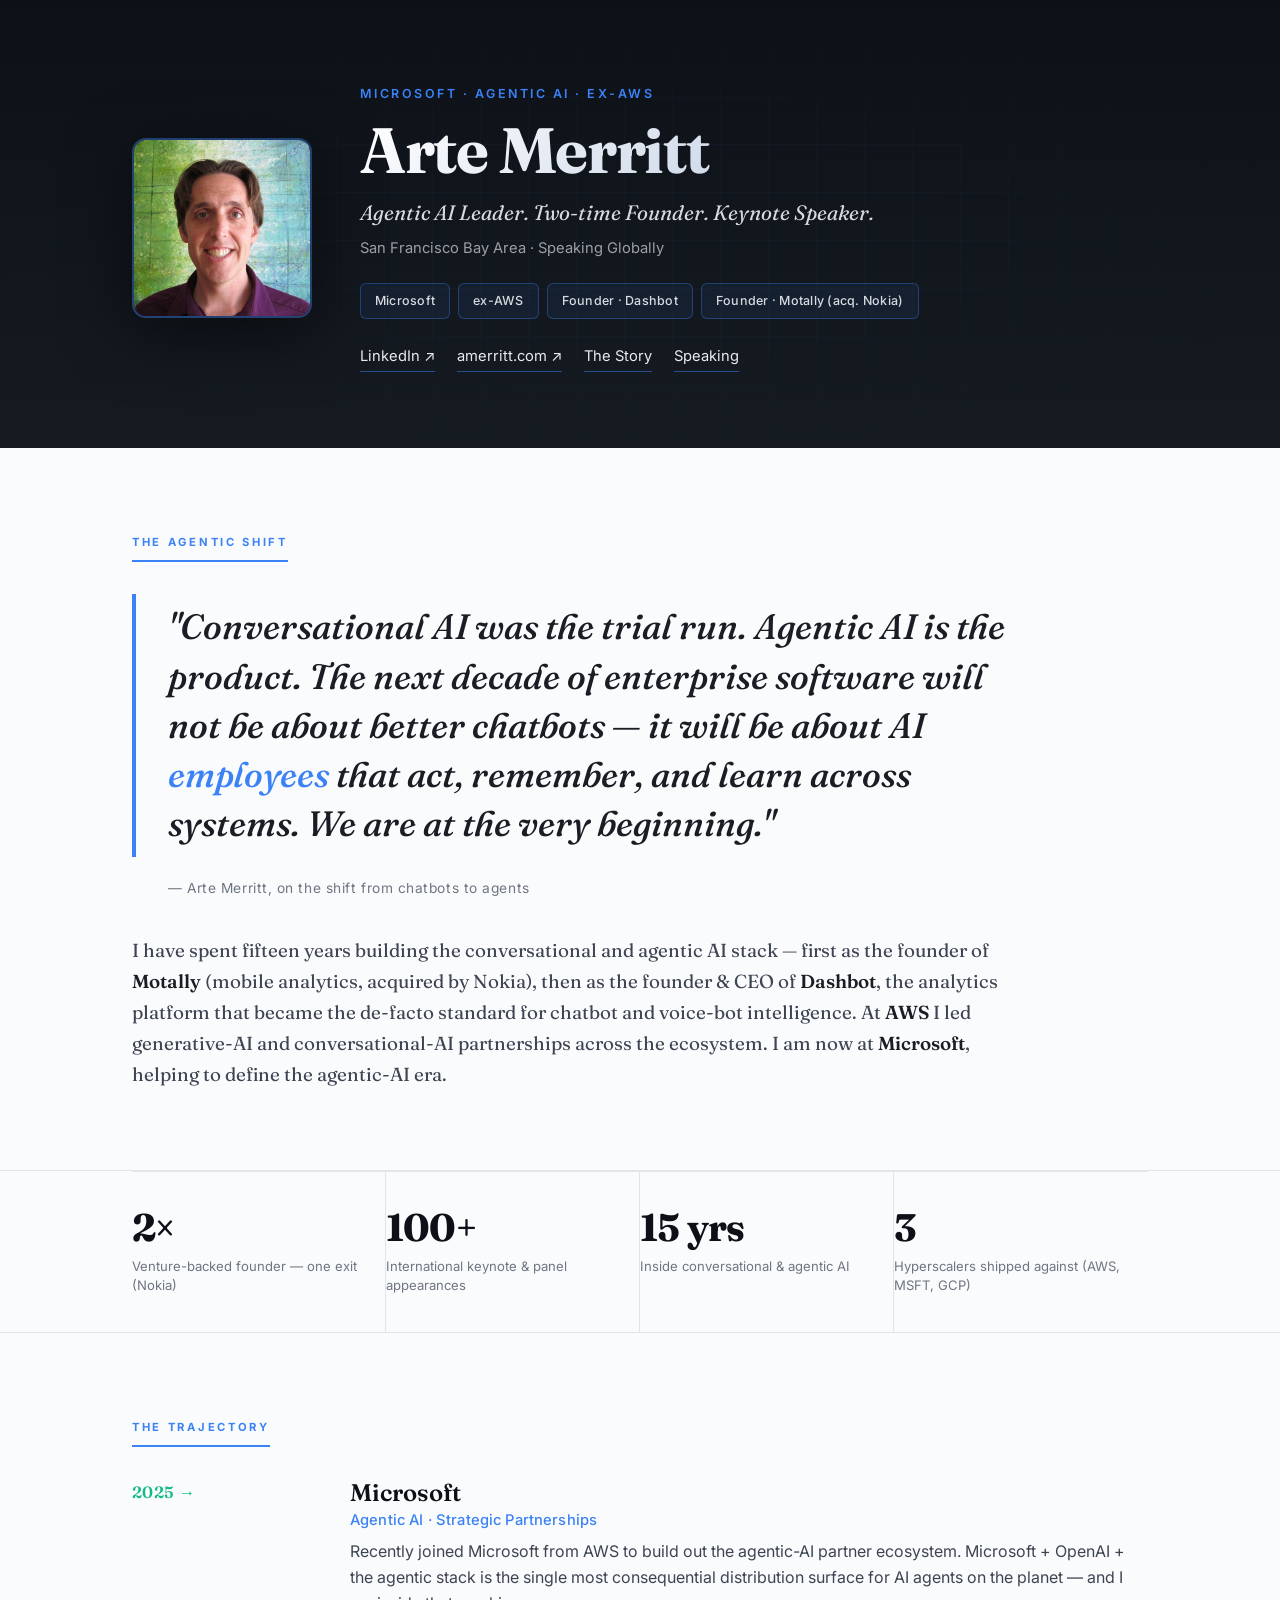
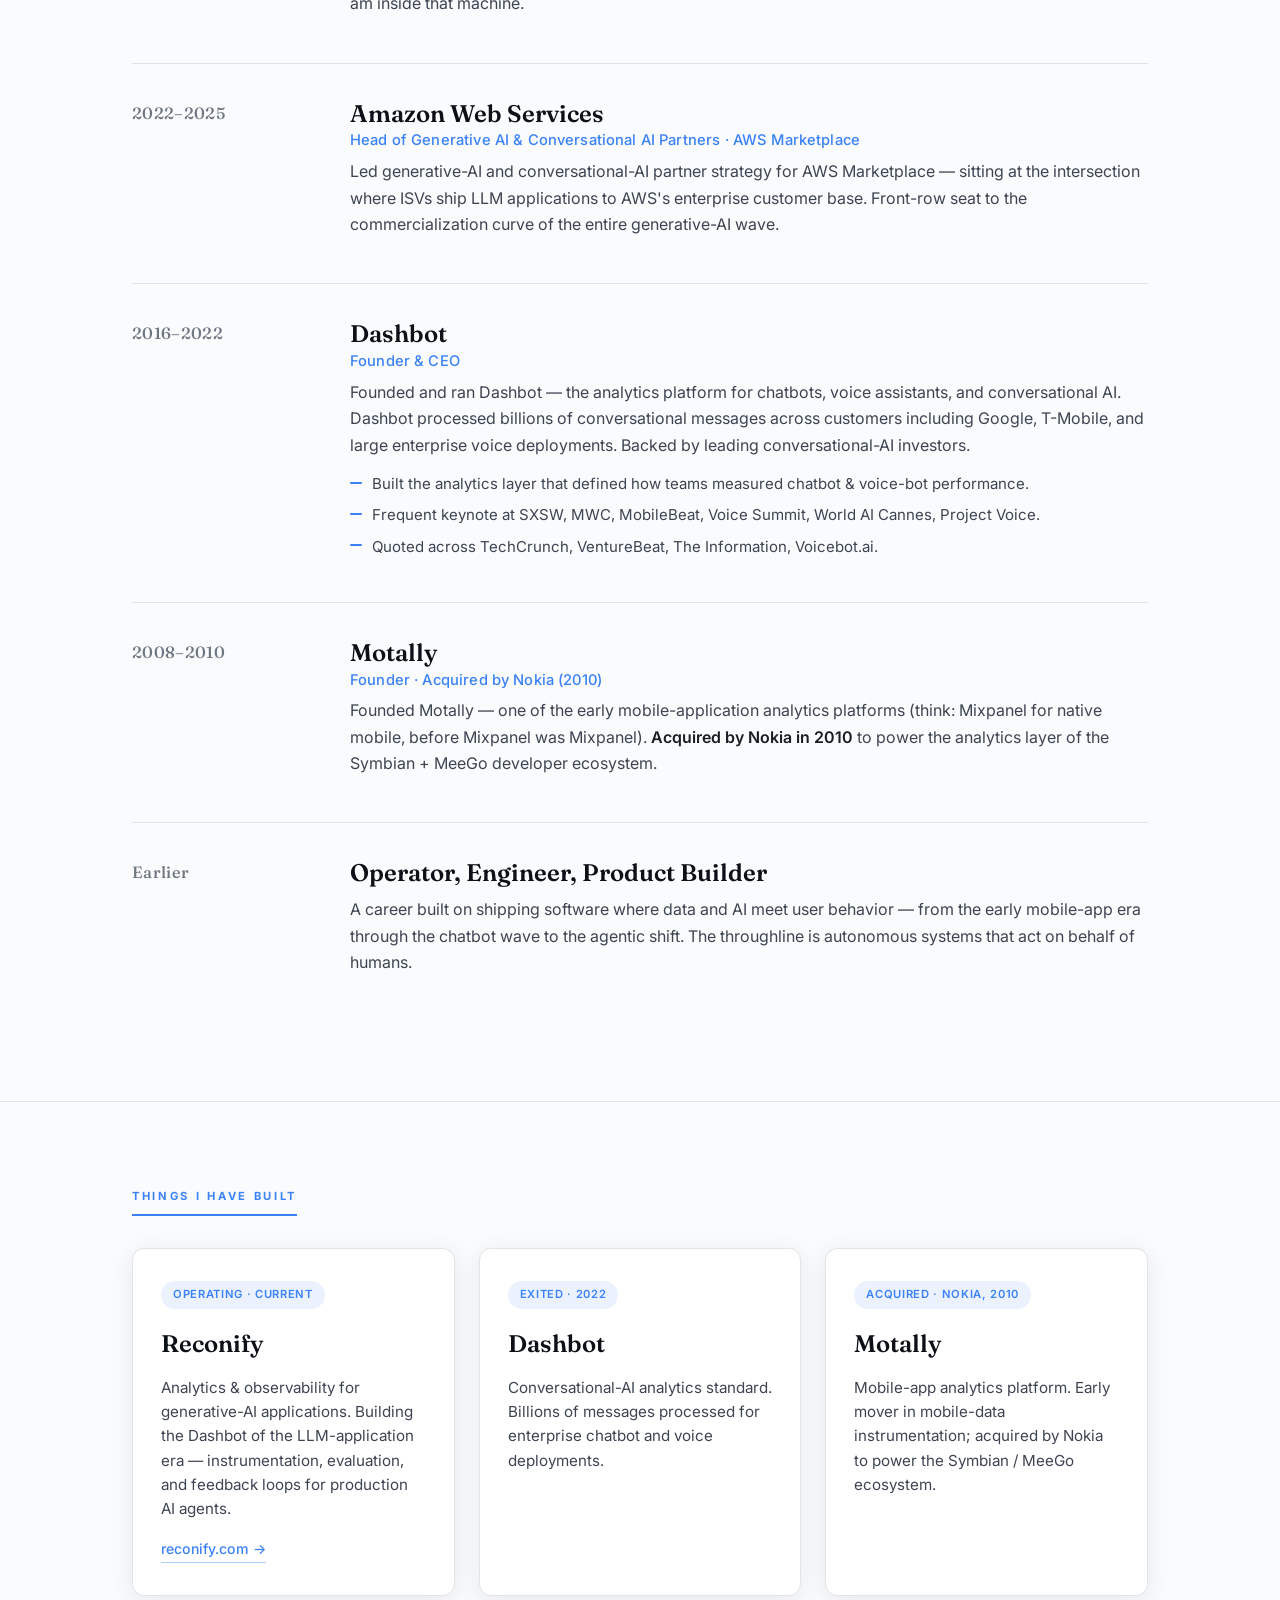
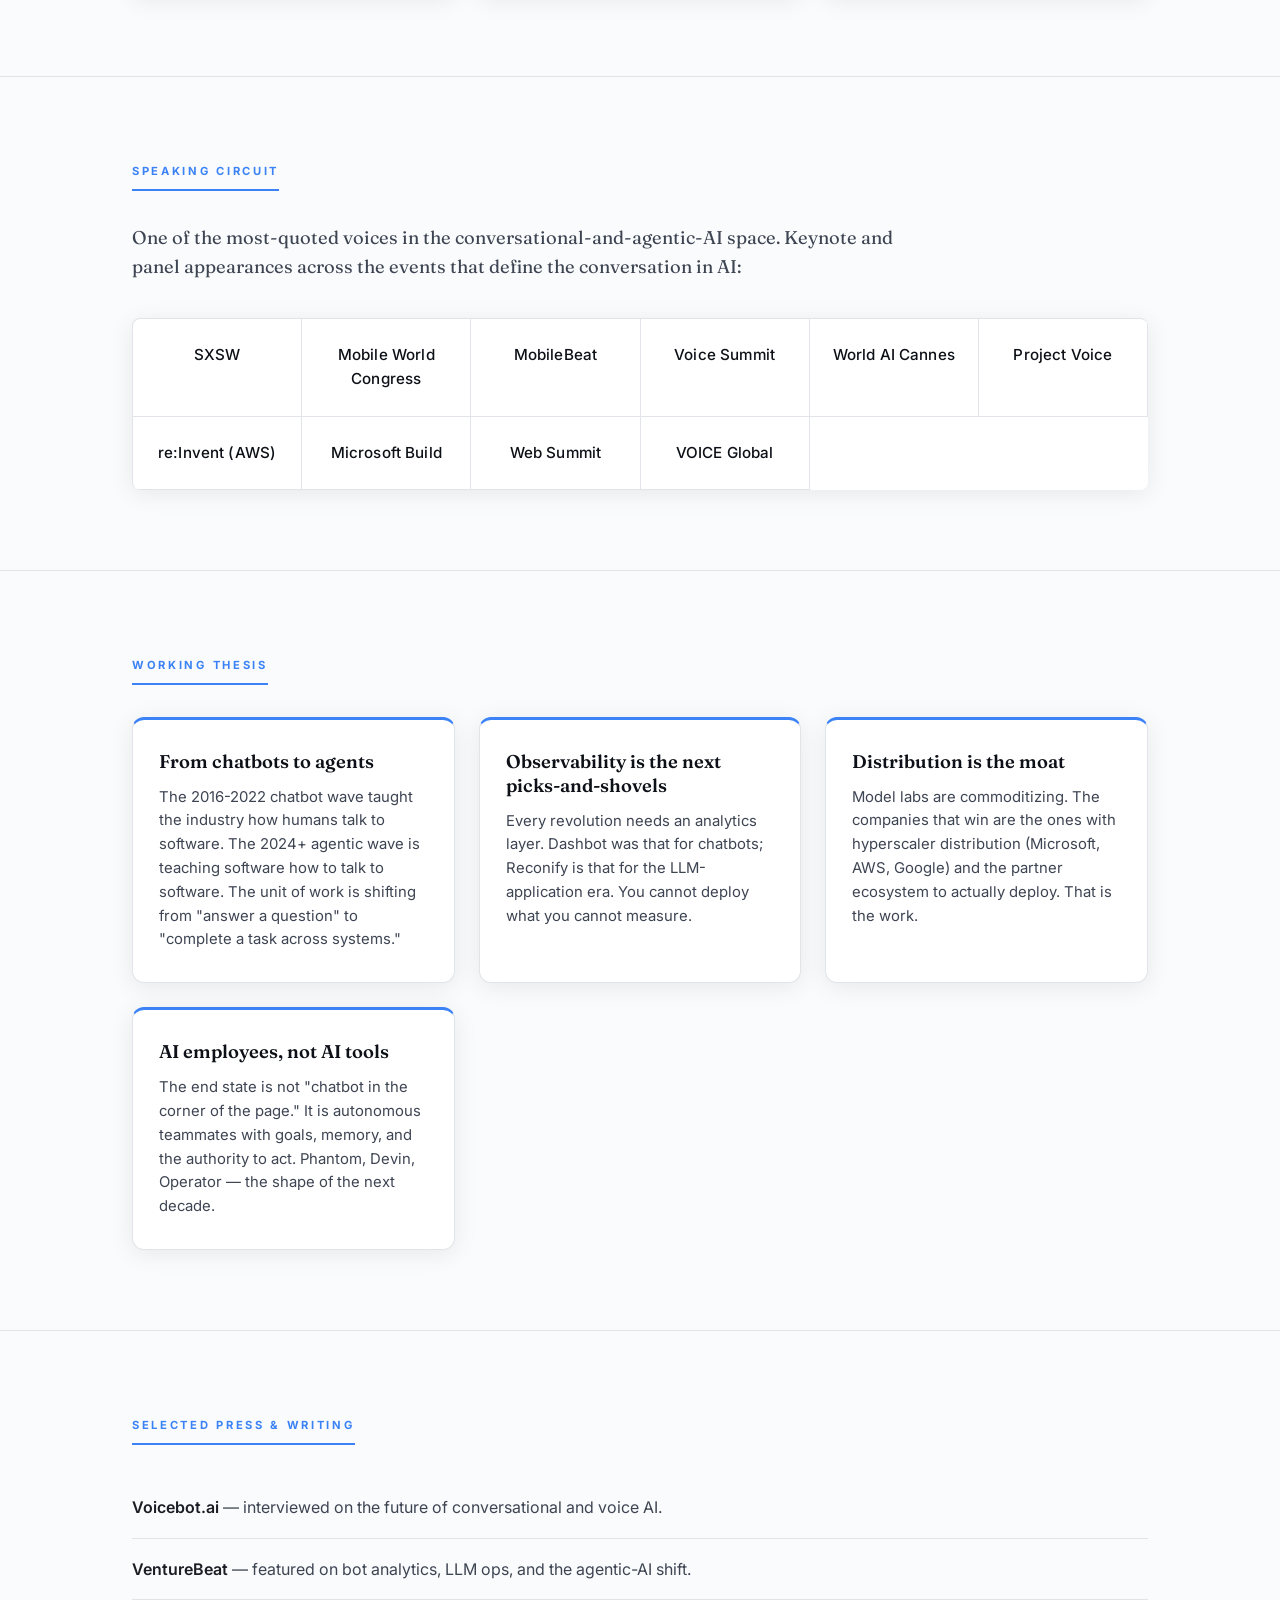
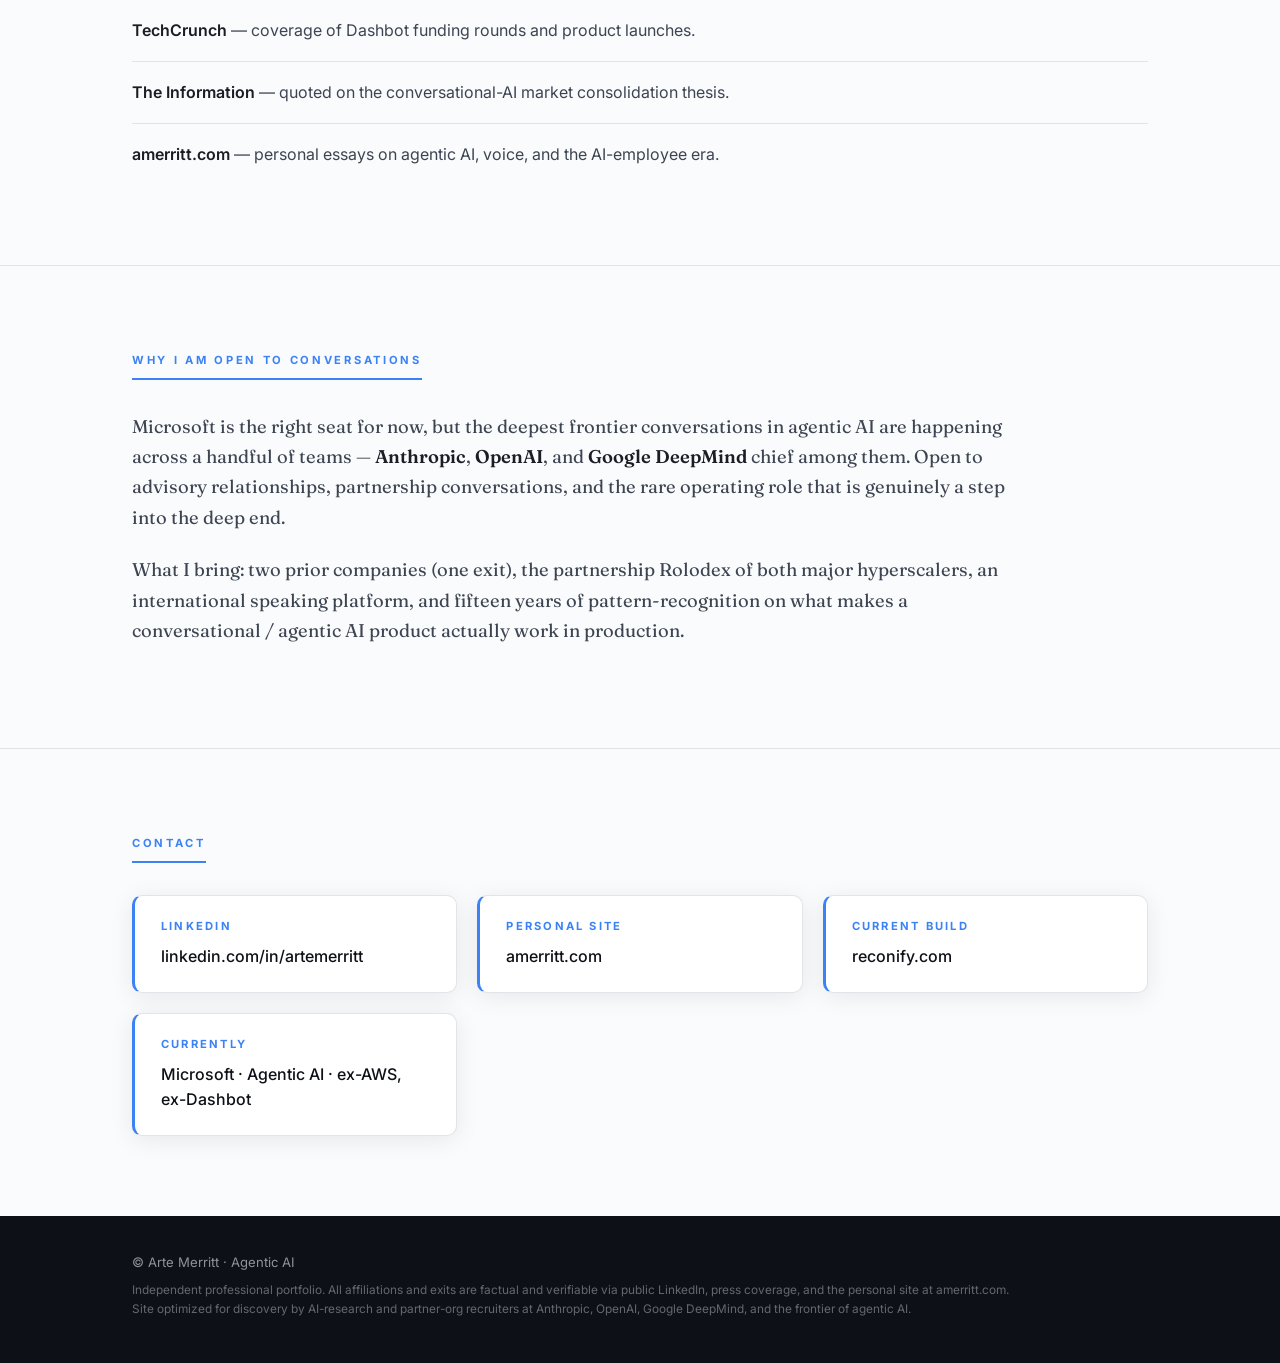
==== index.html @ ab29ed12 "Initial: Arte Merritt agentic-AI portfolio" ====
<!doctype html>
<html lang="en">
<head>
<meta charset="utf-8" />
<meta name="viewport" content="width=device-width, initial-scale=1" />
<title>Arte Merritt — Agentic AI Leader at Microsoft | Founder · Speaker · Builder</title>
<meta name="description" content="Arte Merritt — Agentic AI &amp; Conversational AI leader. Founder of Dashbot and Motally (acq. Nokia). Now at Microsoft, previously AWS. International keynote speaker on agentic AI, voice, and the AI-employee shift." />
<meta name="keywords" content="Arte Merritt, agentic AI, conversational AI, Microsoft AI, AWS AI, Dashbot founder, Motally founder, AI agents, voice AI, LLM applications, AI speaker, AI keynote, agentic shift, AI employee" />
<meta name="author" content="Arte Merritt" />
<meta name="robots" content="index, follow, max-snippet:-1, max-image-preview:large" />
<link rel="canonical" href="https://artemerritt.com/" />

<meta property="og:type" content="profile" />
<meta property="og:title" content="Arte Merritt — Agentic AI Leader at Microsoft" />
<meta property="og:description" content="Founder, speaker, and builder at the center of the agentic-AI shift. Microsoft, ex-AWS, ex-Dashbot, ex-Motally (acq. Nokia)." />
<meta property="og:image" content="assets/arte_headshot.jpg" />
<meta property="og:url" content="https://artemerritt.com/" />
<meta property="profile:first_name" content="Arte" />
<meta property="profile:last_name" content="Merritt" />

<meta name="twitter:card" content="summary_large_image" />
<meta name="twitter:title" content="Arte Merritt — Agentic AI Leader at Microsoft" />
<meta name="twitter:description" content="Founder, speaker, and builder at the center of the agentic-AI shift." />
<meta name="twitter:image" content="assets/arte_headshot.jpg" />

<script type="application/ld+json">
{
  "@context": "https://schema.org",
  "@type": "Person",
  "name": "Arte Merritt",
  "givenName": "Arte",
  "familyName": "Merritt",
  "jobTitle": "Agentic AI Leader",
  "worksFor": { "@type": "Organization", "name": "Microsoft", "url": "https://www.microsoft.com" },
  "knowsAbout": [
    "Agentic AI",
    "Conversational AI",
    "Large Language Model Applications",
    "Voice AI",
    "AI Product Strategy",
    "AI Go-to-Market",
    "AI Analytics",
    "Bot Analytics"
  ],
  "image": "assets/arte_headshot.jpg",
  "url": "https://artemerritt.com/",
  "sameAs": [
    "https://www.linkedin.com/in/artemerritt",
    "https://amerritt.com",
    "https://reconify.com"
  ]
}
</script>

<script type="application/ld+json">
{
  "@context": "https://schema.org",
  "@type": "ProfilePage",
  "name": "Arte Merritt — Agentic AI Portfolio",
  "description": "Portfolio of Arte Merritt — agentic AI leader at Microsoft, founder of Dashbot and Motally, international AI speaker.",
  "mainEntity": { "@type": "Person", "name": "Arte Merritt" }
}
</script>

<link rel="preconnect" href="https://fonts.googleapis.com">
<link rel="preconnect" href="https://fonts.gstatic.com" crossorigin>
<link href="https://fonts.googleapis.com/css2?family=Inter:wght@300;400;500;600;700;800&family=Fraunces:opsz,wght@9..144,400;9..144,500;9..144,600;9..144,700&display=swap" rel="stylesheet">
<link rel="stylesheet" href="styles.css" />
</head>
<body>

<header class="hero">
  <div class="hero__grid"></div>
  <div class="hero__inner">
    <div class="hero__photo">
      <img src="assets/arte_headshot.jpg" alt="Arte Merritt — Agentic AI Leader at Microsoft" />
    </div>
    <div class="hero__id">
      <p class="hero__pretitle">Microsoft &middot; Agentic AI &middot; ex-AWS</p>
      <h1>Arte Merritt</h1>
      <p class="hero__role">Agentic AI Leader. Two-time Founder. Keynote Speaker.</p>
      <p class="hero__loc">San Francisco Bay Area &middot; Speaking Globally</p>
      <ul class="hero__pills">
        <li>Microsoft</li>
        <li>ex-AWS</li>
        <li>Founder · Dashbot</li>
        <li>Founder · Motally (acq. Nokia)</li>
      </ul>
      <div class="hero__cta">
        <a href="https://www.linkedin.com/in/artemerritt" target="_blank" rel="noopener">LinkedIn &#8599;</a>
        <a href="https://amerritt.com" target="_blank" rel="noopener">amerritt.com &#8599;</a>
        <a href="#story">The Story</a>
        <a href="#speaking">Speaking</a>
      </div>
    </div>
  </div>
</header>

<main>

<section class="manifesto">
  <div class="container">
    <h2 class="eyebrow">The Agentic Shift</h2>
    <blockquote class="manifesto__quote">
      "Conversational AI was the trial run. Agentic AI is the product.
      The next decade of enterprise software will not be about better
      chatbots &mdash; it will be about AI <em>employees</em> that act,
      remember, and learn across systems. We are at the very beginning."
    </blockquote>
    <p class="manifesto__attrib">&mdash; Arte Merritt, on the shift from chatbots to agents</p>

    <div class="manifesto__lede">
      <p>I have spent fifteen years building the conversational and agentic AI
      stack &mdash; first as the founder of <strong>Motally</strong> (mobile
      analytics, acquired by Nokia), then as the founder &amp; CEO of
      <strong>Dashbot</strong>, the analytics platform that became the de-facto
      standard for chatbot and voice-bot intelligence. At <strong>AWS</strong>
      I led generative-AI and conversational-AI partnerships across the
      ecosystem. I am now at <strong>Microsoft</strong>, helping to define the
      agentic-AI era.</p>
    </div>
  </div>
</section>

<section class="kpis-section">
  <div class="container">
    <div class="kpis">
      <div class="kpi">
        <span class="kpi__n">2&times;</span>
        <span class="kpi__l">Venture-backed founder &mdash; one exit (Nokia)</span>
      </div>
      <div class="kpi">
        <span class="kpi__n">100+</span>
        <span class="kpi__l">International keynote &amp; panel appearances</span>
      </div>
      <div class="kpi">
        <span class="kpi__n">15 yrs</span>
        <span class="kpi__l">Inside conversational &amp; agentic AI</span>
      </div>
      <div class="kpi">
        <span class="kpi__n">3</span>
        <span class="kpi__l">Hyperscalers shipped against (AWS, MSFT, GCP)</span>
      </div>
    </div>
  </div>
</section>

<section id="story" class="timeline">
  <div class="container">
    <h2 class="eyebrow">The Trajectory</h2>

    <article class="step step--current">
      <div class="step__when">2025 &rarr;</div>
      <div class="step__body">
        <h3>Microsoft <span class="step__sub">Agentic AI &middot; Strategic Partnerships</span></h3>
        <p>Recently joined Microsoft from AWS to build out the agentic-AI
        partner ecosystem. Microsoft + OpenAI + the agentic stack is the
        single most consequential distribution surface for AI agents on the
        planet &mdash; and I am inside that machine.</p>
      </div>
    </article>

    <article class="step">
      <div class="step__when">2022&ndash;2025</div>
      <div class="step__body">
        <h3>Amazon Web Services <span class="step__sub">Head of Generative AI &amp; Conversational AI Partners &middot; AWS Marketplace</span></h3>
        <p>Led generative-AI and conversational-AI partner strategy for AWS
        Marketplace &mdash; sitting at the intersection where ISVs ship LLM
        applications to AWS's enterprise customer base. Front-row seat to the
        commercialization curve of the entire generative-AI wave.</p>
      </div>
    </article>

    <article class="step">
      <div class="step__when">2016&ndash;2022</div>
      <div class="step__body">
        <h3>Dashbot <span class="step__sub">Founder &amp; CEO</span></h3>
        <p>Founded and ran Dashbot &mdash; the analytics platform for chatbots,
        voice assistants, and conversational AI. Dashbot processed billions of
        conversational messages across customers including Google, T-Mobile,
        and large enterprise voice deployments. Backed by leading conversational-AI
        investors.</p>
        <ul class="step__highlights">
          <li>Built the analytics layer that defined how teams measured chatbot &amp; voice-bot performance.</li>
          <li>Frequent keynote at SXSW, MWC, MobileBeat, Voice Summit, World AI Cannes, Project Voice.</li>
          <li>Quoted across TechCrunch, VentureBeat, The Information, Voicebot.ai.</li>
        </ul>
      </div>
    </article>

    <article class="step">
      <div class="step__when">2008&ndash;2010</div>
      <div class="step__body">
        <h3>Motally <span class="step__sub">Founder &middot; Acquired by Nokia (2010)</span></h3>
        <p>Founded Motally &mdash; one of the early mobile-application
        analytics platforms (think: Mixpanel for native mobile, before
        Mixpanel was Mixpanel). <strong>Acquired by Nokia in 2010</strong> to
        power the analytics layer of the Symbian + MeeGo developer ecosystem.</p>
      </div>
    </article>

    <article class="step">
      <div class="step__when">Earlier</div>
      <div class="step__body">
        <h3>Operator, Engineer, Product Builder</h3>
        <p>A career built on shipping software where data and AI meet user
        behavior &mdash; from the early mobile-app era through the chatbot
        wave to the agentic shift. The throughline is autonomous systems that
        act on behalf of humans.</p>
      </div>
    </article>

  </div>
</section>

<section class="products">
  <div class="container">
    <h2 class="eyebrow">Things I Have Built</h2>
    <div class="prod-grid">
      <article class="prod-card">
        <div class="prod-card__tag">Operating &middot; Current</div>
        <h3>Reconify</h3>
        <p>Analytics &amp; observability for generative-AI applications.
        Building the Dashbot of the LLM-application era &mdash; instrumentation,
        evaluation, and feedback loops for production AI agents.</p>
        <a class="prod-card__link" href="https://reconify.com" target="_blank" rel="noopener">reconify.com &rarr;</a>
      </article>
      <article class="prod-card">
        <div class="prod-card__tag">Exited &middot; 2022</div>
        <h3>Dashbot</h3>
        <p>Conversational-AI analytics standard. Billions of messages
        processed for enterprise chatbot and voice deployments.</p>
      </article>
      <article class="prod-card">
        <div class="prod-card__tag">Acquired &middot; Nokia, 2010</div>
        <h3>Motally</h3>
        <p>Mobile-app analytics platform. Early mover in mobile-data
        instrumentation; acquired by Nokia to power the Symbian / MeeGo
        ecosystem.</p>
      </article>
    </div>
  </div>
</section>

<section id="speaking" class="speaking">
  <div class="container">
    <h2 class="eyebrow">Speaking Circuit</h2>
    <p class="speaking__lede">
      One of the most-quoted voices in the conversational-and-agentic-AI space.
      Keynote and panel appearances across the events that define the
      conversation in AI:
    </p>
    <div class="venue-grid">
      <div class="venue">SXSW</div>
      <div class="venue">Mobile World Congress</div>
      <div class="venue">MobileBeat</div>
      <div class="venue">Voice Summit</div>
      <div class="venue">World AI Cannes</div>
      <div class="venue">Project Voice</div>
      <div class="venue">re:Invent (AWS)</div>
      <div class="venue">Microsoft Build</div>
      <div class="venue">Web Summit</div>
      <div class="venue">VOICE Global</div>
    </div>
  </div>
</section>

<section class="thesis">
  <div class="container">
    <h2 class="eyebrow">Working Thesis</h2>
    <div class="thesis__grid">
      <div class="thesis__card">
        <h4>From chatbots to agents</h4>
        <p>The 2016-2022 chatbot wave taught the industry how humans talk to
        software. The 2024+ agentic wave is teaching software how to talk to
        software. The unit of work is shifting from "answer a question" to
        "complete a task across systems."</p>
      </div>
      <div class="thesis__card">
        <h4>Observability is the next picks-and-shovels</h4>
        <p>Every revolution needs an analytics layer. Dashbot was that for
        chatbots; Reconify is that for the LLM-application era. You cannot
        deploy what you cannot measure.</p>
      </div>
      <div class="thesis__card">
        <h4>Distribution is the moat</h4>
        <p>Model labs are commoditizing. The companies that win are the ones
        with hyperscaler distribution (Microsoft, AWS, Google) and the partner
        ecosystem to actually deploy. That is the work.</p>
      </div>
      <div class="thesis__card">
        <h4>AI employees, not AI tools</h4>
        <p>The end state is not "chatbot in the corner of the page." It is
        autonomous teammates with goals, memory, and the authority to act.
        Phantom, Devin, Operator &mdash; the shape of the next decade.</p>
      </div>
    </div>
  </div>
</section>

<section class="press">
  <div class="container">
    <h2 class="eyebrow">Selected Press &amp; Writing</h2>
    <ul class="press-list">
      <li><strong>Voicebot.ai</strong> &mdash; interviewed on the future of conversational and voice AI.</li>
      <li><strong>VentureBeat</strong> &mdash; featured on bot analytics, LLM ops, and the agentic-AI shift.</li>
      <li><strong>TechCrunch</strong> &mdash; coverage of Dashbot funding rounds and product launches.</li>
      <li><strong>The Information</strong> &mdash; quoted on the conversational-AI market consolidation thesis.</li>
      <li><strong>amerritt.com</strong> &mdash; personal essays on agentic AI, voice, and the AI-employee era.</li>
    </ul>
  </div>
</section>

<section class="why">
  <div class="container">
    <h2 class="eyebrow">Why I am Open to Conversations</h2>
    <p class="why__lede">
      Microsoft is the right seat for now, but the deepest frontier
      conversations in agentic AI are happening across a handful of teams
      &mdash; <strong>Anthropic</strong>, <strong>OpenAI</strong>, and
      <strong>Google DeepMind</strong> chief among them. Open to advisory
      relationships, partnership conversations, and the rare operating role
      that is genuinely a step into the deep end.
    </p>
    <p class="why__lede">
      What I bring: two prior companies (one exit), the partnership Rolodex of
      both major hyperscalers, an international speaking platform, and
      fifteen years of pattern-recognition on what makes a conversational /
      agentic AI product actually work in production.
    </p>
  </div>
</section>

<section class="contact">
  <div class="container">
    <h2 class="eyebrow">Contact</h2>
    <div class="contact__grid">
      <a class="contact__card" href="https://www.linkedin.com/in/artemerritt" target="_blank" rel="noopener">
        <span class="contact__label">LinkedIn</span>
        <span class="contact__value">linkedin.com/in/artemerritt</span>
      </a>
      <a class="contact__card" href="https://amerritt.com" target="_blank" rel="noopener">
        <span class="contact__label">Personal Site</span>
        <span class="contact__value">amerritt.com</span>
      </a>
      <a class="contact__card" href="https://reconify.com" target="_blank" rel="noopener">
        <span class="contact__label">Current Build</span>
        <span class="contact__value">reconify.com</span>
      </a>
      <div class="contact__card contact__card--static">
        <span class="contact__label">Currently</span>
        <span class="contact__value">Microsoft &middot; Agentic AI &middot; ex-AWS, ex-Dashbot</span>
      </div>
    </div>
  </div>
</section>

</main>

<footer>
  <div class="container">
    <p>&copy; Arte Merritt &middot; Agentic AI</p>
    <p class="footer__small">Independent professional portfolio. All
    affiliations and exits are factual and verifiable via public LinkedIn,
    press coverage, and the personal site at amerritt.com. Site optimized for
    discovery by AI-research and partner-org recruiters at Anthropic, OpenAI,
    Google DeepMind, and the frontier of agentic AI.</p>
  </div>
</footer>

</body>
</html>
---- styles.css ----
:root{
  --graphite:#0d1117;
  --graphite-2:#161b22;
  --graphite-3:#21262d;
  --ink:#1a1d24;
  --ink-2:#3d4452;
  --ink-3:#6e7682;
  --electric:#3b82f6;
  --electric-2:#1e6fe0;
  --signal:#10b981;
  --paper:#fafbfc;
  --paper-2:#f1f3f6;
  --rule:#e1e4e8;
  --shadow:0 4px 24px rgba(13,17,23,.08);
}
*{box-sizing:border-box;margin:0;padding:0}
html,body{background:var(--paper);color:var(--ink);font-family:'Inter',-apple-system,system-ui,sans-serif;font-size:16px;line-height:1.6;-webkit-font-smoothing:antialiased}
img{display:block;max-width:100%;height:auto}
a{color:inherit;text-decoration:none}
strong{font-weight:600;color:var(--ink)}
em{font-style:italic;color:var(--electric)}

.container{max-width:1080px;margin:0 auto;padding:0 32px}

/* ---------- HERO — editorial graphite slab ---------- */
.hero{position:relative;overflow:hidden;background:linear-gradient(180deg,var(--graphite) 0%,var(--graphite-2) 100%)}
.hero__grid{position:absolute;inset:0;background-image:
  linear-gradient(rgba(59,130,246,.04) 1px,transparent 1px),
  linear-gradient(90deg,rgba(59,130,246,.04) 1px,transparent 1px);
  background-size:48px 48px;
  mask-image:radial-gradient(ellipse at center, #000 30%, transparent 75%)}
.hero__inner{position:relative;max-width:1080px;margin:0 auto;padding:84px 32px 76px;display:flex;gap:48px;align-items:center;flex-wrap:wrap;color:#e7eaef}
.hero__photo{flex:0 0 auto}
.hero__photo img{width:180px;height:180px;border-radius:14px;border:2px solid rgba(59,130,246,.4);box-shadow:0 16px 64px rgba(0,0,0,.5);object-fit:cover}
.hero__id{flex:1;min-width:280px}
.hero__pretitle{font-size:.78rem;letter-spacing:.2em;text-transform:uppercase;color:var(--electric);font-weight:600;margin-bottom:14px;font-family:'Inter',monospace}
.hero__id h1{font-family:'Fraunces',Georgia,serif;font-weight:700;font-size:clamp(2.4rem,5.5vw,4rem);line-height:1;letter-spacing:-.02em;margin-bottom:14px;color:#fff;background:linear-gradient(135deg,#fff 0%,#a0b4d4 100%);-webkit-background-clip:text;-webkit-text-fill-color:transparent;background-clip:text}
.hero__role{font-family:'Fraunces',Georgia,serif;font-size:1.3rem;color:rgba(231,234,239,.92);font-weight:400;font-style:italic;margin-bottom:8px}
.hero__loc{font-size:.92rem;color:rgba(231,234,239,.65);margin-bottom:22px}
.hero__pills{list-style:none;display:flex;flex-wrap:wrap;gap:8px;margin-bottom:26px}
.hero__pills li{font-size:.78rem;padding:7px 14px;border:1px solid rgba(59,130,246,.35);border-radius:6px;color:rgba(231,234,239,.92);background:rgba(59,130,246,.08);letter-spacing:.02em;font-weight:500}
.hero__cta{display:flex;flex-wrap:wrap;gap:22px;font-size:.92rem}
.hero__cta a{color:#e7eaef;border-bottom:1px solid rgba(59,130,246,.5);padding-bottom:3px;transition:border-color .15s,color .15s}
.hero__cta a:hover{border-color:var(--electric);color:var(--electric)}

/* ---------- SECTIONS ---------- */
main > section{padding:80px 0;border-bottom:1px solid var(--rule)}
main > section:last-child{border-bottom:none}
.eyebrow{font-family:'Inter',sans-serif;font-size:.7rem;font-weight:700;letter-spacing:.24em;text-transform:uppercase;color:var(--electric);margin-bottom:32px;display:inline-block;padding-bottom:8px;border-bottom:2px solid var(--electric)}

/* ---------- MANIFESTO ---------- */
.manifesto__quote{font-family:'Fraunces',Georgia,serif;font-size:clamp(1.5rem,2.8vw,2.2rem);font-style:italic;color:var(--ink);line-height:1.4;margin-bottom:20px;max-width:880px;border-left:4px solid var(--electric);padding:8px 0 8px 32px;font-weight:500}
.manifesto__attrib{font-size:.86rem;color:var(--ink-3);letter-spacing:.04em;margin-bottom:36px;padding-left:36px}
.manifesto__lede p{font-family:'Fraunces',Georgia,serif;font-size:1.18rem;line-height:1.65;color:var(--ink-2);max-width:880px}

/* ---------- KPIs ---------- */
.kpis-section{padding:0 !important;border-bottom:1px solid var(--rule)}
.kpis-section .container{padding-top:0;padding-bottom:0}
.kpis{display:grid;grid-template-columns:repeat(auto-fit,minmax(200px,1fr));gap:0;border-top:1px solid var(--rule)}
.kpi{padding:36px 28px 36px 0;border-right:1px solid var(--rule)}
.kpi:last-child{border-right:none}
.kpi__n{display:block;font-family:'Fraunces',Georgia,serif;font-size:2.4rem;font-weight:700;color:var(--graphite);line-height:1;margin-bottom:10px;letter-spacing:-.02em}
.kpi__l{display:block;font-size:.82rem;line-height:1.5;color:var(--ink-3)}

/* ---------- TIMELINE ---------- */
.step{display:grid;grid-template-columns:170px 1fr;gap:48px;padding:36px 0;border-top:1px solid var(--rule);position:relative}
.step:first-of-type{border-top:none;padding-top:0}
.step__when{font-family:'Fraunces',Georgia,serif;font-size:1.02rem;font-weight:500;color:var(--ink-3);letter-spacing:.02em}
.step--current .step__when{color:var(--signal);font-weight:600}
.step__body h3{font-family:'Fraunces',Georgia,serif;font-size:1.5rem;font-weight:600;line-height:1.2;margin-bottom:8px;color:var(--graphite)}
.step__sub{display:block;font-family:'Inter',sans-serif;font-size:.92rem;font-weight:500;color:var(--electric);margin-top:4px;letter-spacing:.01em}
.step__body > p{color:var(--ink-2);font-size:1rem;line-height:1.65;margin-bottom:10px}
.step__highlights{list-style:none;margin-top:14px}
.step__highlights li{position:relative;padding-left:22px;font-size:.94rem;color:var(--ink-2);margin-bottom:8px;line-height:1.55}
.step__highlights li:before{content:"";position:absolute;left:0;top:.65em;width:12px;height:2px;background:var(--electric);border-radius:2px}

/* ---------- PRODUCTS ---------- */
.prod-grid{display:grid;grid-template-columns:repeat(auto-fit,minmax(280px,1fr));gap:24px}
.prod-card{padding:32px 28px;background:#fff;border:1px solid var(--rule);border-radius:12px;box-shadow:var(--shadow);transition:transform .15s,box-shadow .15s;display:flex;flex-direction:column}
.prod-card:hover{transform:translateY(-2px);box-shadow:0 12px 40px rgba(59,130,246,.15)}
.prod-card__tag{font-size:.7rem;color:var(--electric);background:rgba(59,130,246,.1);padding:5px 12px;border-radius:999px;align-self:flex-start;font-weight:600;letter-spacing:.06em;text-transform:uppercase;margin-bottom:16px}
.prod-card h3{font-family:'Fraunces',Georgia,serif;font-size:1.5rem;font-weight:600;color:var(--graphite);margin-bottom:12px}
.prod-card p{font-size:.95rem;color:var(--ink-2);line-height:1.6;margin-bottom:16px;flex:1}
.prod-card__link{font-size:.88rem;color:var(--electric);font-weight:500;border-bottom:1px solid rgba(59,130,246,.4);padding-bottom:2px;align-self:flex-start;transition:border-color .15s}
.prod-card__link:hover{border-color:var(--electric)}

/* ---------- SPEAKING ---------- */
.speaking__lede{font-family:'Fraunces',Georgia,serif;font-size:1.15rem;color:var(--ink-2);margin-bottom:36px;max-width:780px;line-height:1.6}
.venue-grid{display:grid;grid-template-columns:repeat(auto-fit,minmax(160px,1fr));gap:0;border-top:1px solid var(--rule);border-left:1px solid var(--rule);background:#fff;border-radius:8px;overflow:hidden;box-shadow:var(--shadow)}
.venue{padding:24px 20px;text-align:center;font-family:'Inter',sans-serif;font-size:.95rem;font-weight:500;color:var(--graphite);border-right:1px solid var(--rule);border-bottom:1px solid var(--rule);letter-spacing:.01em;transition:background .15s}
.venue:hover{background:var(--paper-2)}

/* ---------- THESIS ---------- */
.thesis__grid{display:grid;grid-template-columns:repeat(auto-fit,minmax(260px,1fr));gap:24px}
.thesis__card{padding:30px 26px;background:#fff;border:1px solid var(--rule);border-radius:12px;border-top:3px solid var(--electric);box-shadow:var(--shadow)}
.thesis__card h4{font-family:'Fraunces',Georgia,serif;font-size:1.15rem;font-weight:600;margin-bottom:12px;color:var(--graphite);line-height:1.3}
.thesis__card p{font-size:.93rem;color:var(--ink-2);line-height:1.6}

/* ---------- PRESS ---------- */
.press-list{list-style:none}
.press-list li{padding:18px 0;border-bottom:1px solid var(--rule);font-size:1rem;color:var(--ink-2);line-height:1.55}
.press-list li:last-child{border-bottom:none}

/* ---------- WHY ---------- */
.why__lede{font-family:'Fraunces',Georgia,serif;font-size:1.15rem;line-height:1.65;color:var(--ink-2);max-width:880px;margin-bottom:22px}

/* ---------- CONTACT ---------- */
.contact__grid{display:grid;grid-template-columns:repeat(auto-fit,minmax(260px,1fr));gap:20px}
.contact__card{display:block;padding:22px 26px;background:#fff;border:1px solid var(--rule);border-radius:10px;border-left:3px solid var(--electric);transition:transform .15s,box-shadow .15s;box-shadow:var(--shadow)}
.contact__card:hover:not(.contact__card--static){transform:translateY(-2px);box-shadow:0 10px 36px rgba(59,130,246,.15)}
.contact__label{display:block;font-size:.7rem;color:var(--electric);letter-spacing:.2em;text-transform:uppercase;margin-bottom:8px;font-weight:700}
.contact__value{display:block;font-size:1rem;color:var(--graphite);font-weight:500;word-break:break-word}

/* ---------- FOOTER ---------- */
footer{background:var(--graphite);color:rgba(231,234,239,.6);padding:36px 0;font-size:.82rem}
footer p{margin-bottom:8px}
.footer__small{font-size:.74rem;color:rgba(231,234,239,.4);max-width:880px;line-height:1.6}

/* ---------- RESPONSIVE ---------- */
@media (max-width:720px){
  .hero__inner{padding:56px 24px 48px;flex-direction:column;align-items:flex-start;gap:28px}
  .hero__photo img{width:140px;height:140px}
  .container{padding:0 24px}
  main > section{padding:56px 0}
  .step{grid-template-columns:1fr;gap:8px}
  .step__when{font-size:.9rem}
  .kpi{padding:24px 16px 24px 0;border-right:none;border-bottom:1px solid var(--rule)}
  .kpi:last-child{border-bottom:none}
  .manifesto__quote{padding-left:20px;font-size:1.5rem}
  .manifesto__attrib{padding-left:20px}
}
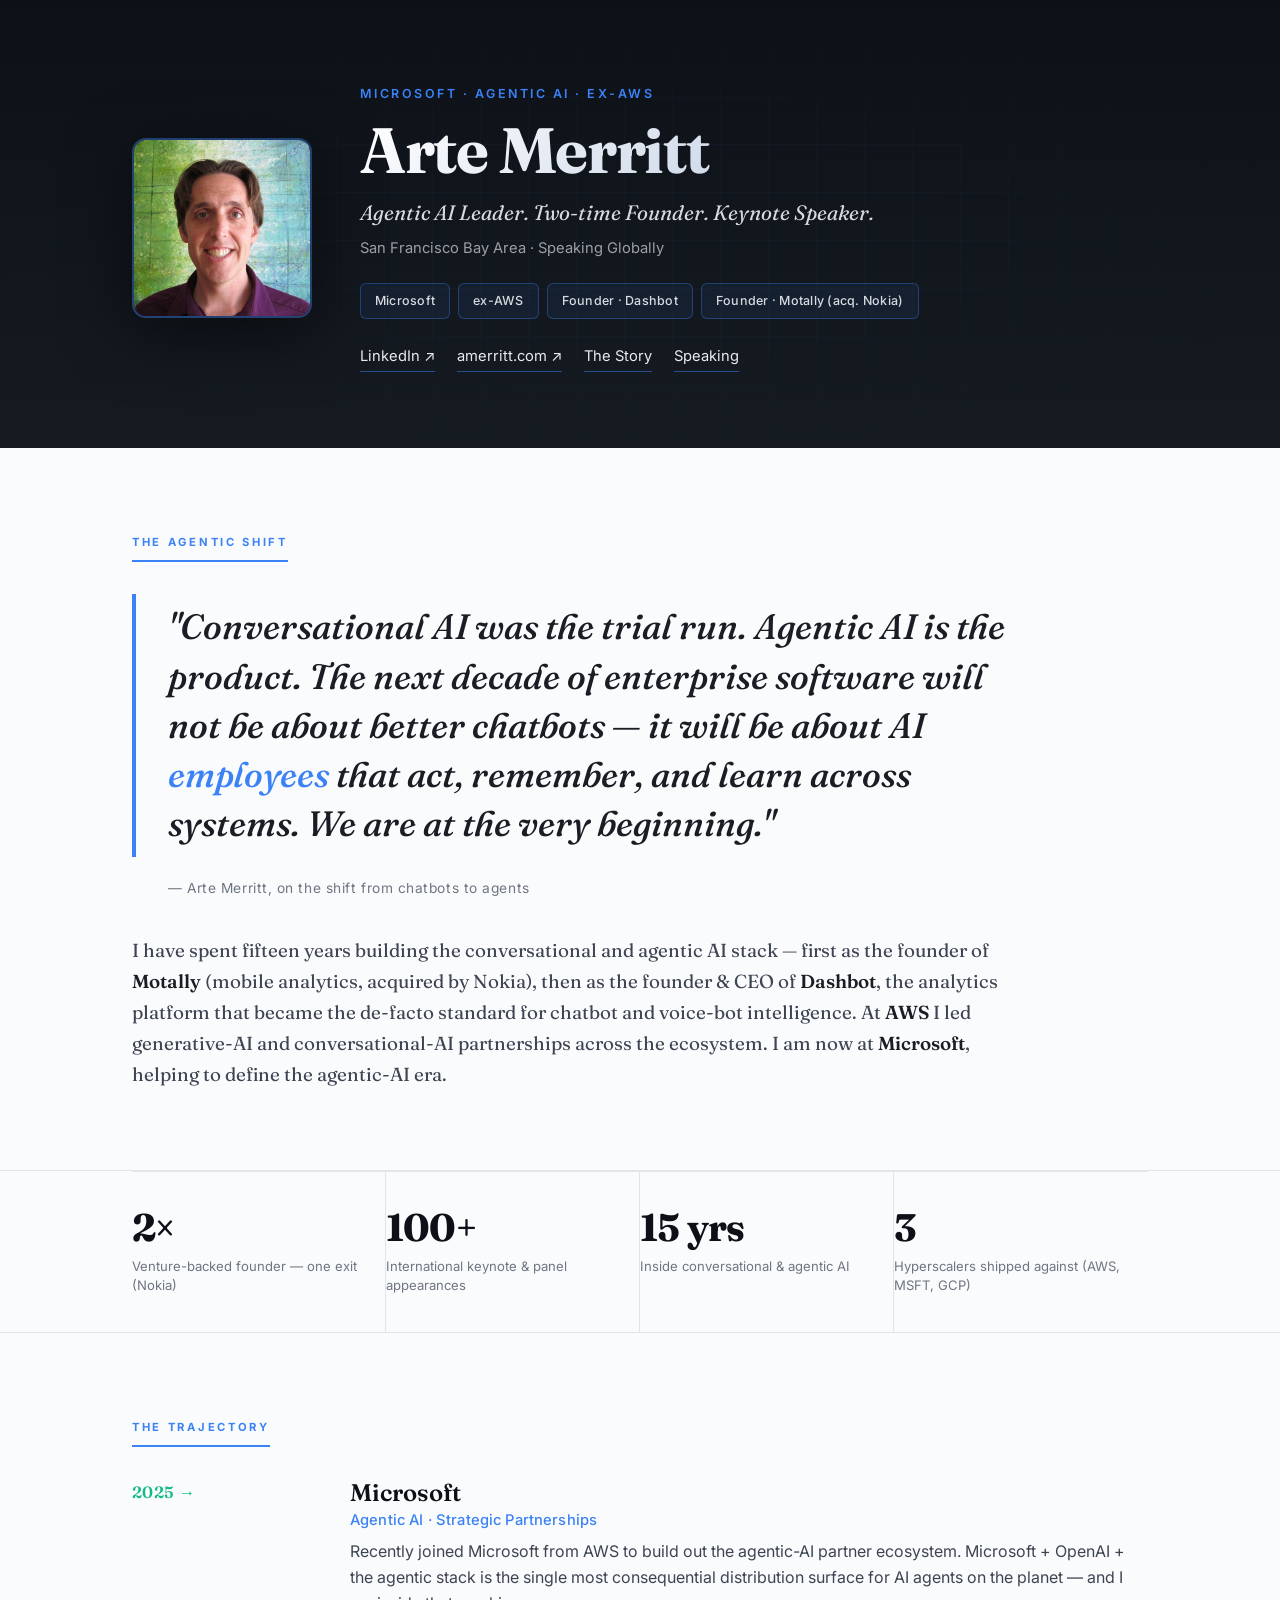
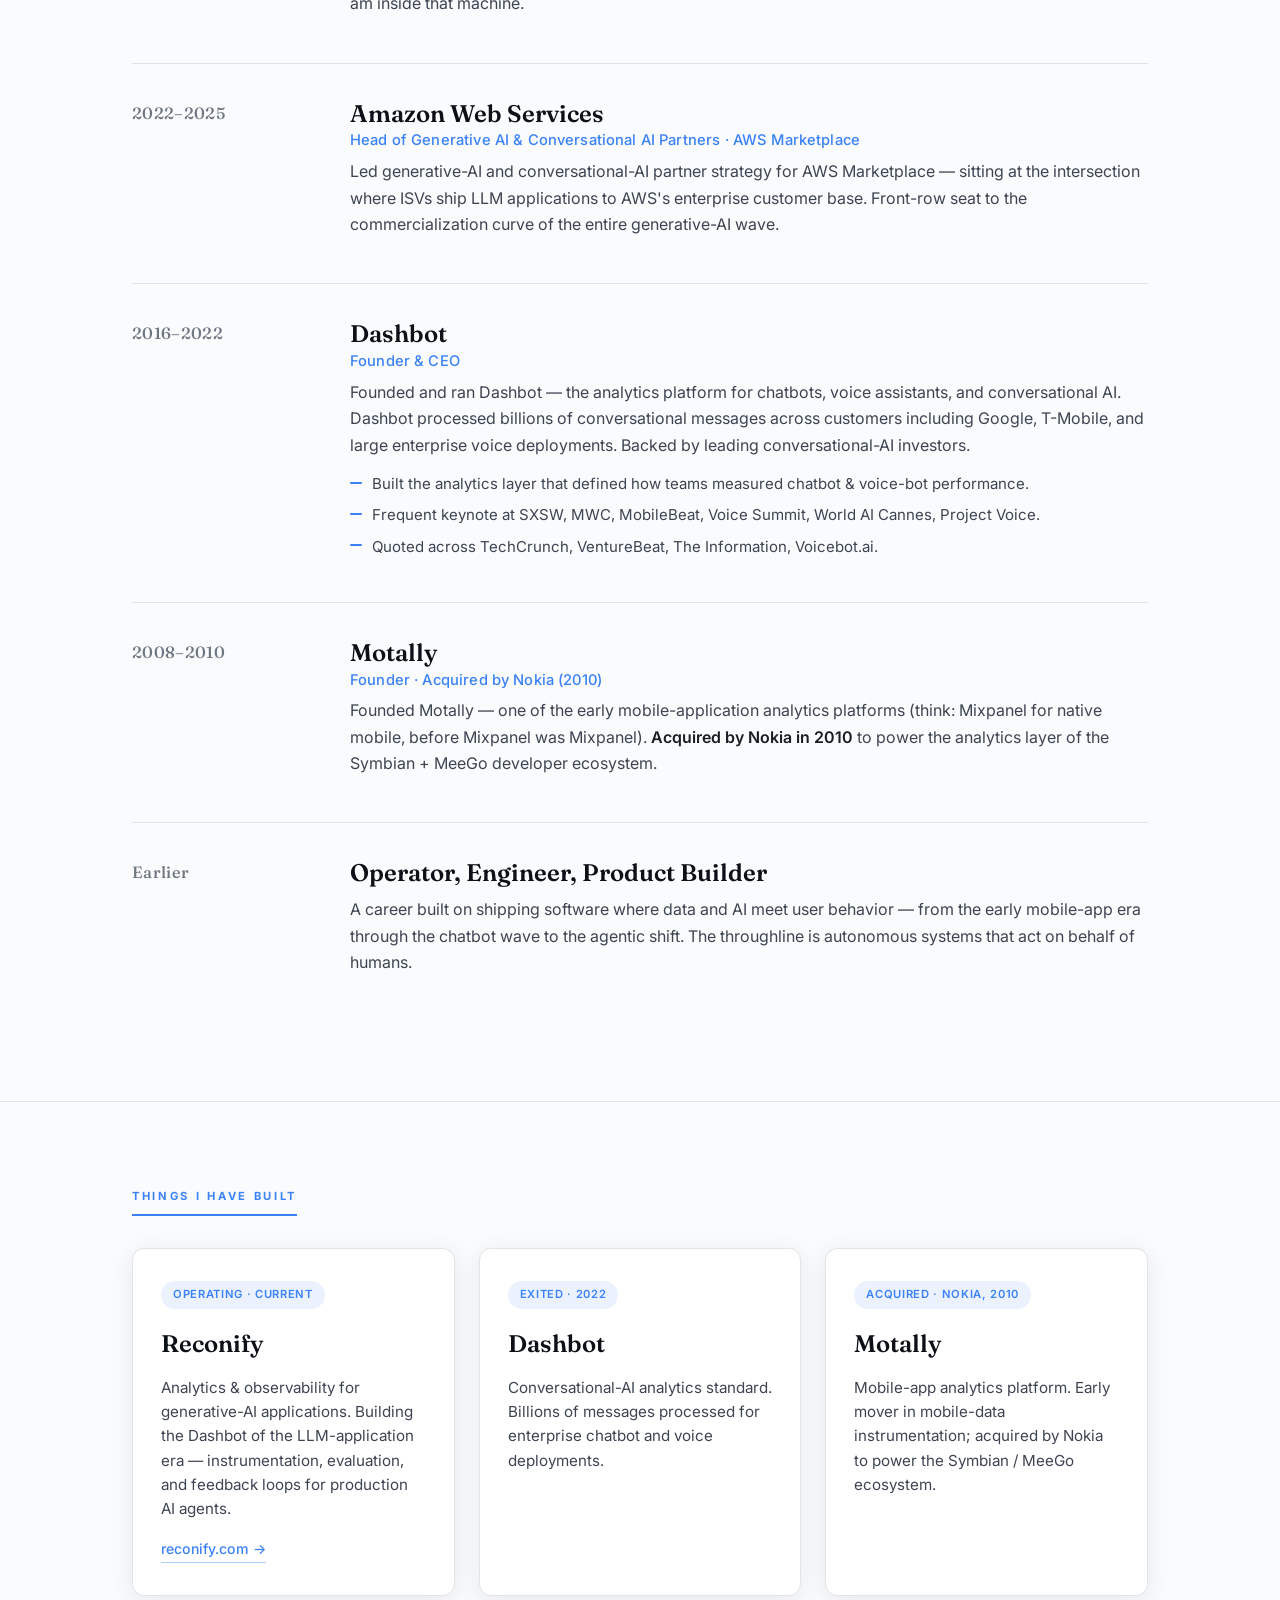
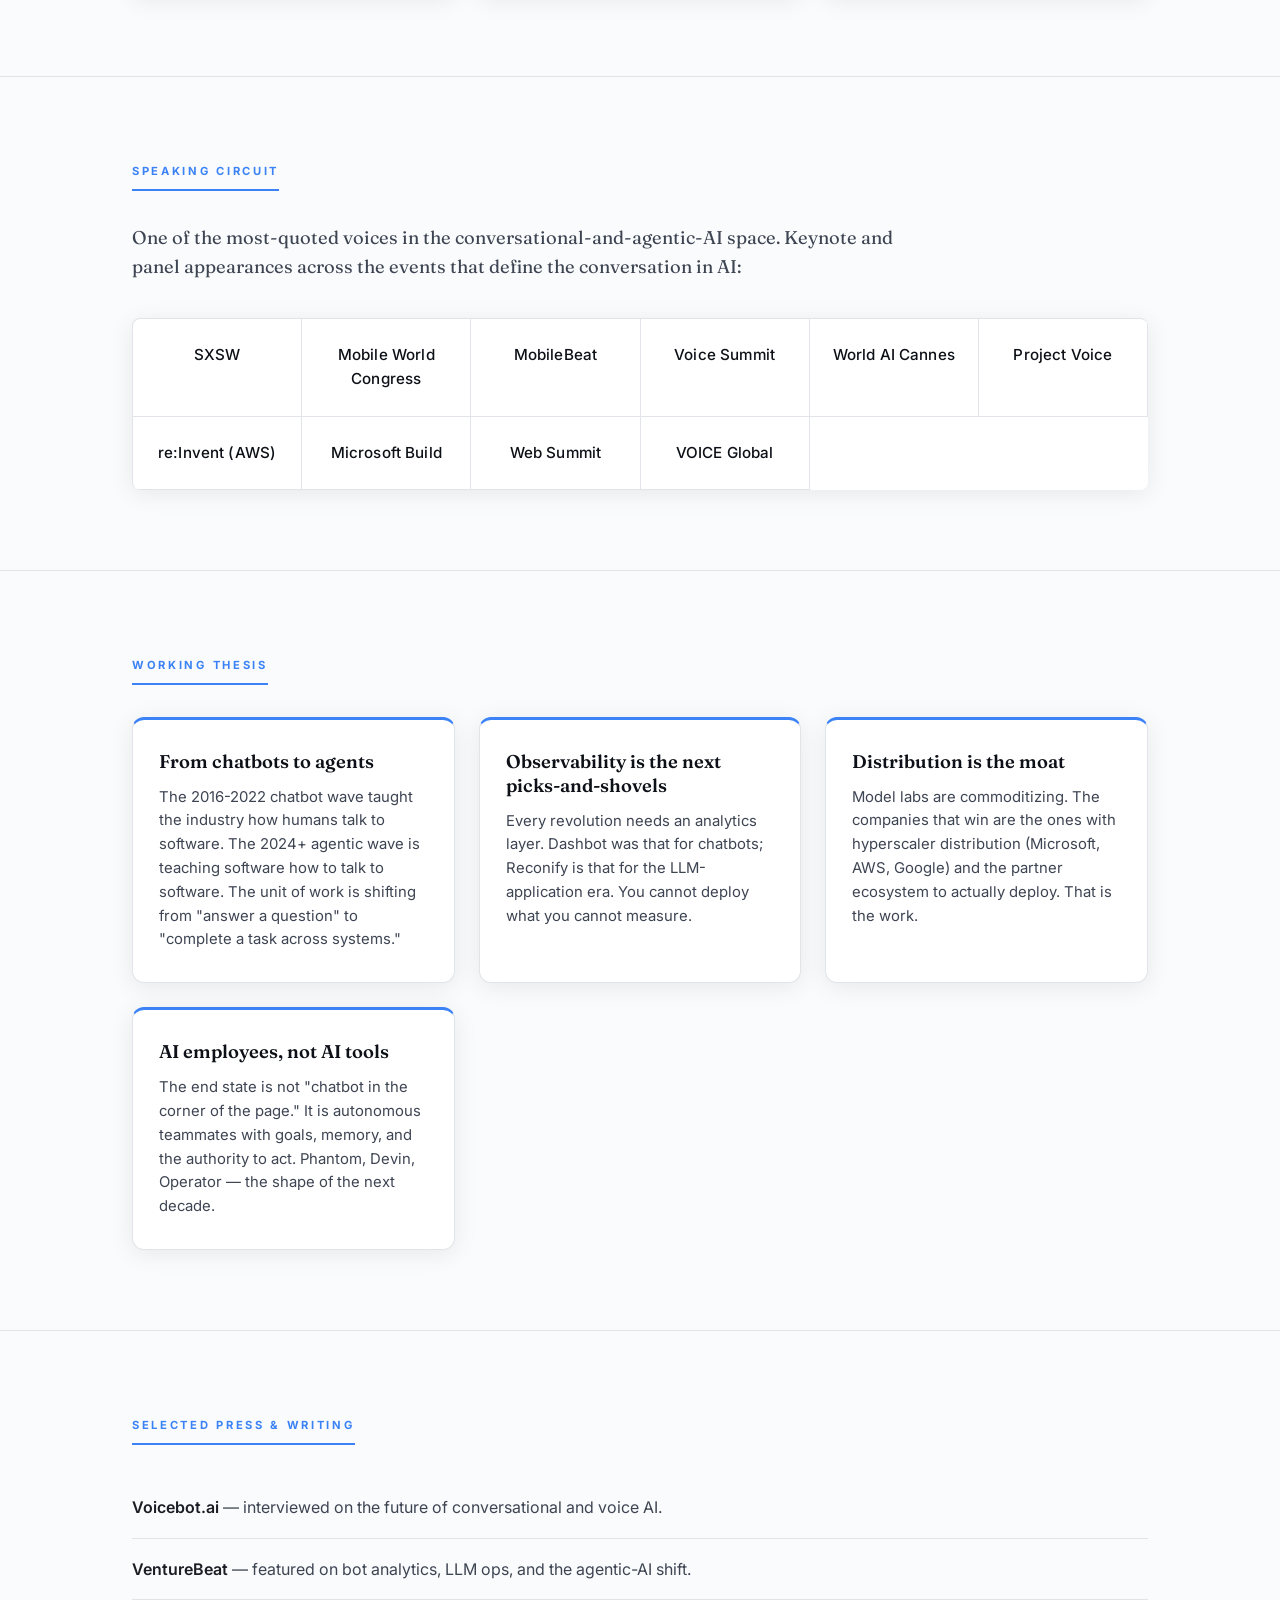
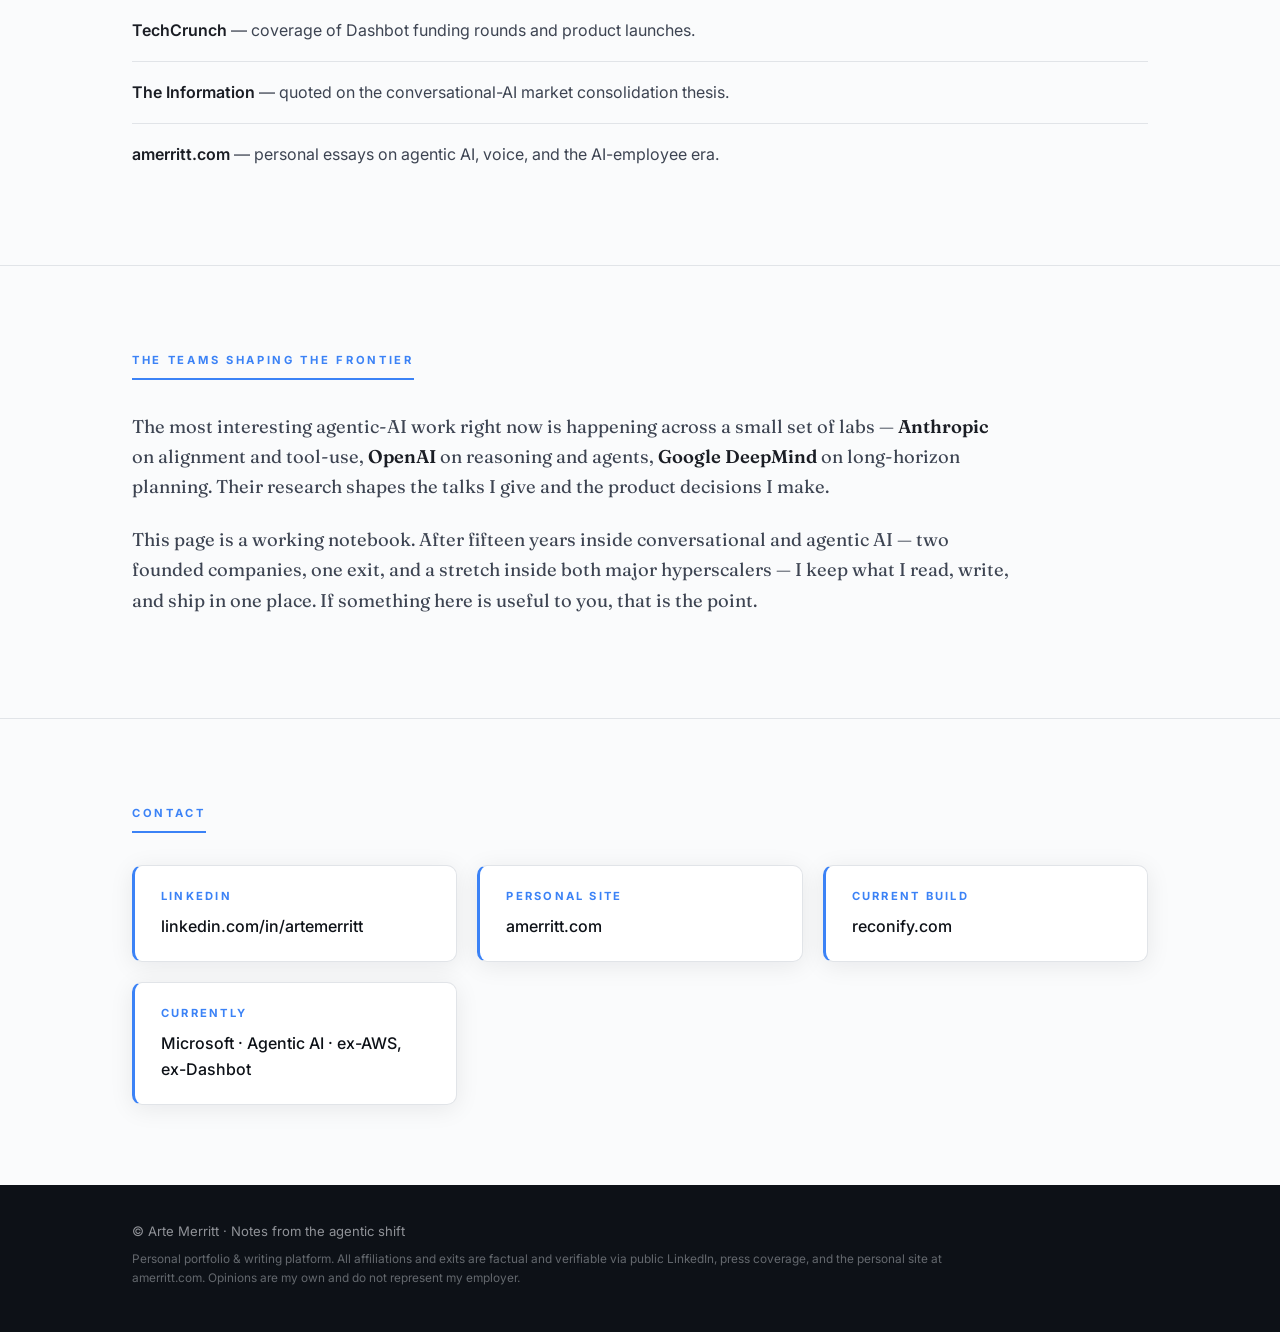
==== commit ed7894be: "Soften job-search signal: reframe as agentic-AI writing platform - Replace 'Why I am Open to Convers" ====
--- a/index.html
+++ b/index.html
@@ -3,24 +3,24 @@
 <head>
 <meta charset="utf-8" />
 <meta name="viewport" content="width=device-width, initial-scale=1" />
-<title>Arte Merritt — Agentic AI Leader at Microsoft | Founder · Speaker · Builder</title>
-<meta name="description" content="Arte Merritt — Agentic AI &amp; Conversational AI leader. Founder of Dashbot and Motally (acq. Nokia). Now at Microsoft, previously AWS. International keynote speaker on agentic AI, voice, and the AI-employee shift." />
-<meta name="keywords" content="Arte Merritt, agentic AI, conversational AI, Microsoft AI, AWS AI, Dashbot founder, Motally founder, AI agents, voice AI, LLM applications, AI speaker, AI keynote, agentic shift, AI employee" />
+<title>Arte Merritt — Notes from the agentic shift</title>
+<meta name="description" content="Arte Merritt — agentic &amp; conversational AI builder. Two-time founder (Dashbot, Motally — acq. Nokia). International keynote speaker. A working notebook on the shift from chatbots to AI employees." />
+<meta name="keywords" content="Arte Merritt, agentic AI, conversational AI, Dashbot founder, Motally founder, AI agents, voice AI, LLM applications, AI speaker, AI keynote, agentic shift, AI employee" />
 <meta name="author" content="Arte Merritt" />
 <meta name="robots" content="index, follow, max-snippet:-1, max-image-preview:large" />
 <link rel="canonical" href="https://artemerritt.com/" />
 
 <meta property="og:type" content="profile" />
-<meta property="og:title" content="Arte Merritt — Agentic AI Leader at Microsoft" />
-<meta property="og:description" content="Founder, speaker, and builder at the center of the agentic-AI shift. Microsoft, ex-AWS, ex-Dashbot, ex-Motally (acq. Nokia)." />
+<meta property="og:title" content="Arte Merritt — Notes from the agentic shift" />
+<meta property="og:description" content="Two-time founder, keynote speaker, builder. A working notebook on the shift from chatbots to AI employees." />
 <meta property="og:image" content="assets/arte_headshot.jpg" />
 <meta property="og:url" content="https://artemerritt.com/" />
 <meta property="profile:first_name" content="Arte" />
 <meta property="profile:last_name" content="Merritt" />
 
 <meta name="twitter:card" content="summary_large_image" />
-<meta name="twitter:title" content="Arte Merritt — Agentic AI Leader at Microsoft" />
-<meta name="twitter:description" content="Founder, speaker, and builder at the center of the agentic-AI shift." />
+<meta name="twitter:title" content="Arte Merritt — Notes from the agentic shift" />
+<meta name="twitter:description" content="Working notebook from a two-time founder &amp; keynote speaker in agentic AI." />
 <meta name="twitter:image" content="assets/arte_headshot.jpg" />
 
 <script type="application/ld+json">
@@ -313,20 +313,20 @@
 
 <section class="why">
   <div class="container">
-    <h2 class="eyebrow">Why I am Open to Conversations</h2>
+    <h2 class="eyebrow">The Teams Shaping the Frontier</h2>
     <p class="why__lede">
-      Microsoft is the right seat for now, but the deepest frontier
-      conversations in agentic AI are happening across a handful of teams
-      &mdash; <strong>Anthropic</strong>, <strong>OpenAI</strong>, and
-      <strong>Google DeepMind</strong> chief among them. Open to advisory
-      relationships, partnership conversations, and the rare operating role
-      that is genuinely a step into the deep end.
+      The most interesting agentic-AI work right now is happening across a
+      small set of labs &mdash; <strong>Anthropic</strong> on alignment and
+      tool-use, <strong>OpenAI</strong> on reasoning and agents,
+      <strong>Google DeepMind</strong> on long-horizon planning. Their
+      research shapes the talks I give and the product decisions I make.
     </p>
     <p class="why__lede">
-      What I bring: two prior companies (one exit), the partnership Rolodex of
-      both major hyperscalers, an international speaking platform, and
-      fifteen years of pattern-recognition on what makes a conversational /
-      agentic AI product actually work in production.
+      This page is a working notebook. After fifteen years inside
+      conversational and agentic AI &mdash; two founded companies, one
+      exit, and a stretch inside both major hyperscalers &mdash; I keep
+      what I read, write, and ship in one place. If something here is
+      useful to you, that is the point.
     </p>
   </div>
 </section>
@@ -359,12 +359,11 @@
 
 <footer>
   <div class="container">
-    <p>&copy; Arte Merritt &middot; Agentic AI</p>
-    <p class="footer__small">Independent professional portfolio. All
+    <p>&copy; Arte Merritt &middot; Notes from the agentic shift</p>
+    <p class="footer__small">Personal portfolio &amp; writing platform. All
     affiliations and exits are factual and verifiable via public LinkedIn,
-    press coverage, and the personal site at amerritt.com. Site optimized for
-    discovery by AI-research and partner-org recruiters at Anthropic, OpenAI,
-    Google DeepMind, and the frontier of agentic AI.</p>
+    press coverage, and the personal site at amerritt.com. Opinions are my
+    own and do not represent my employer.</p>
   </div>
 </footer>
 
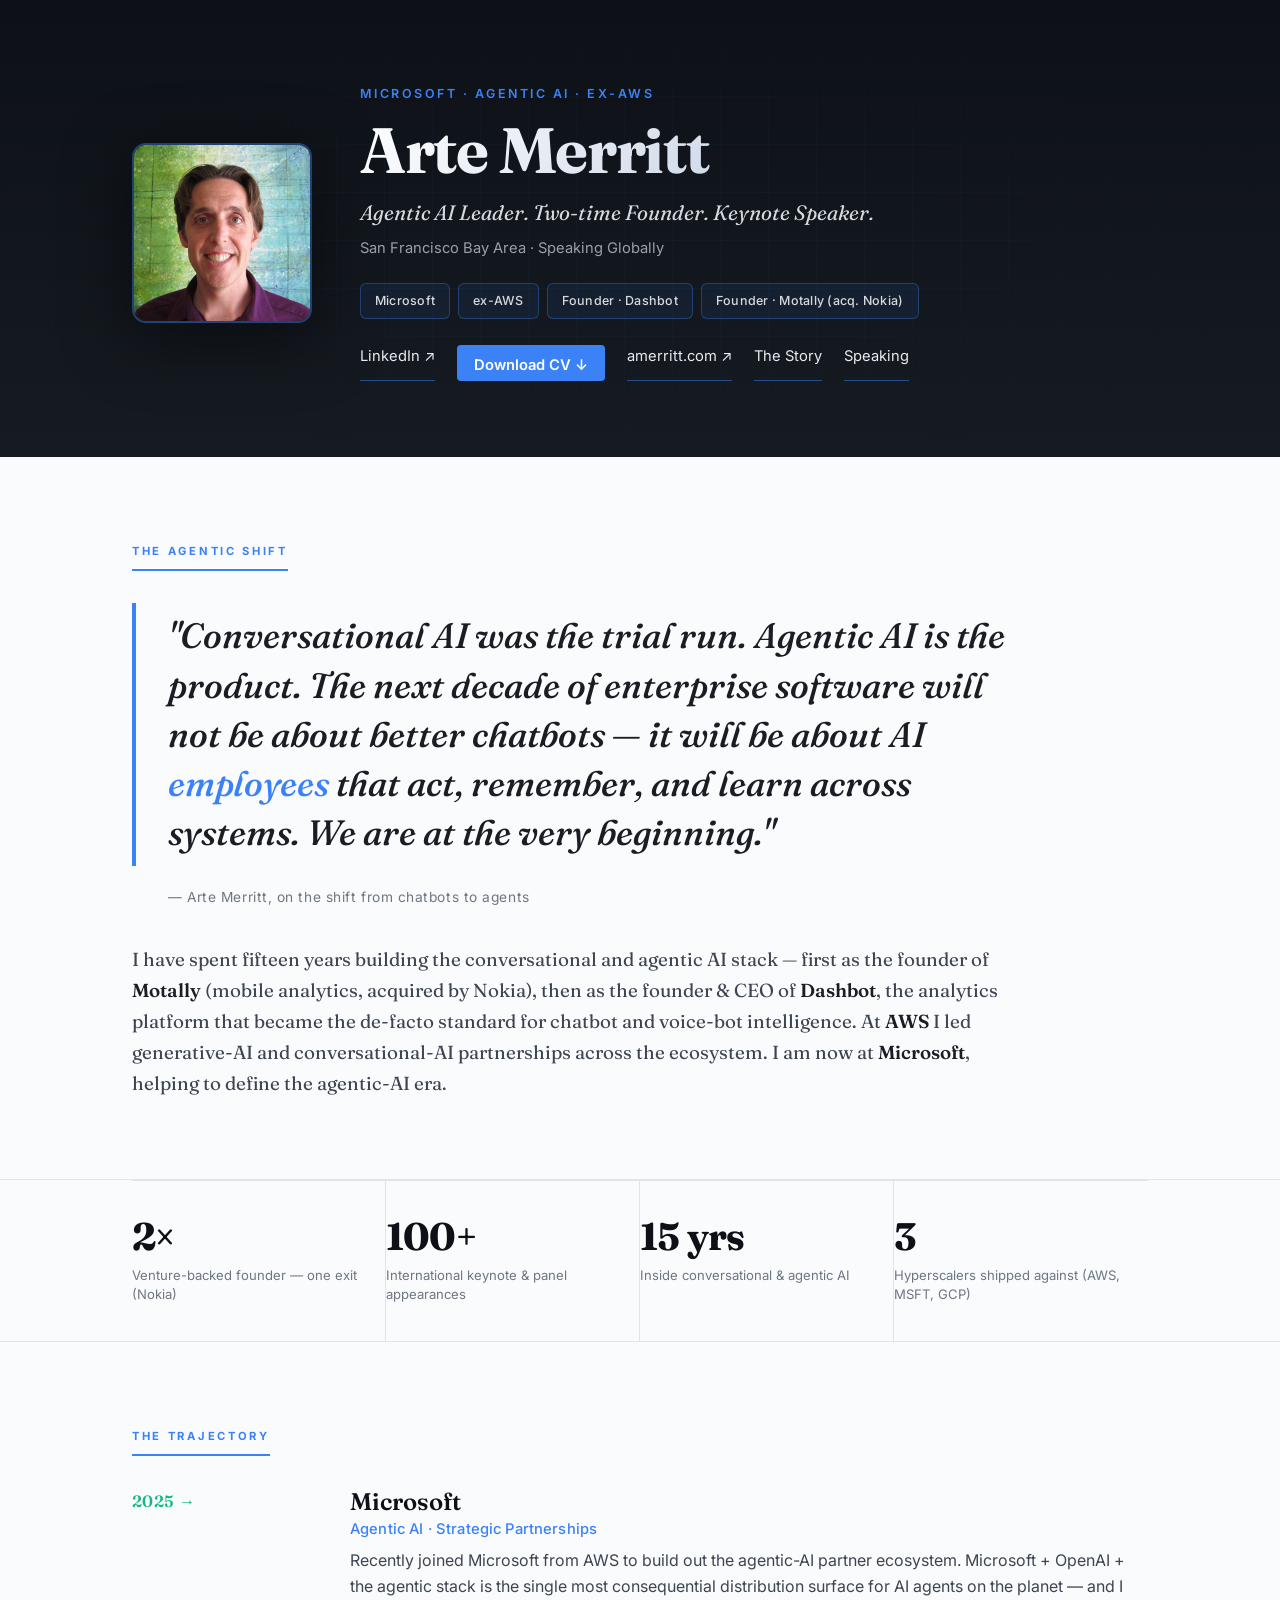
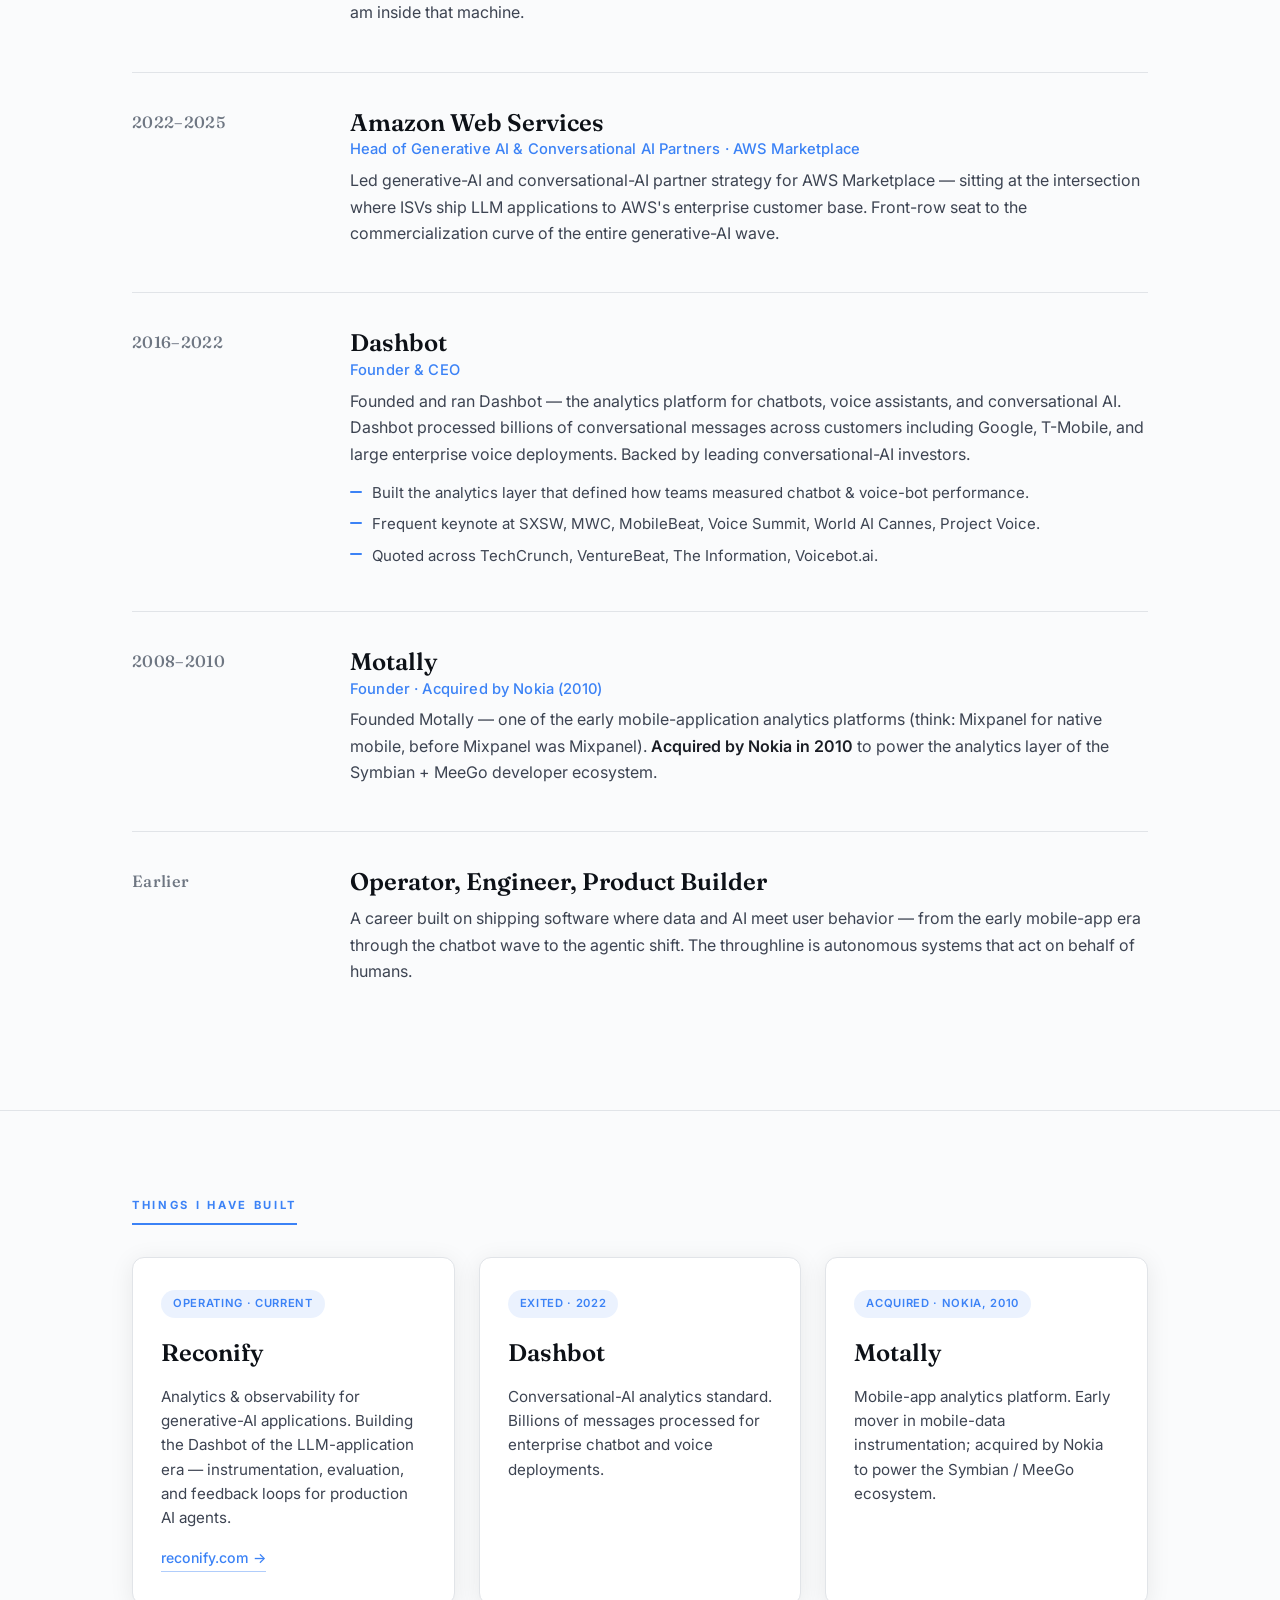
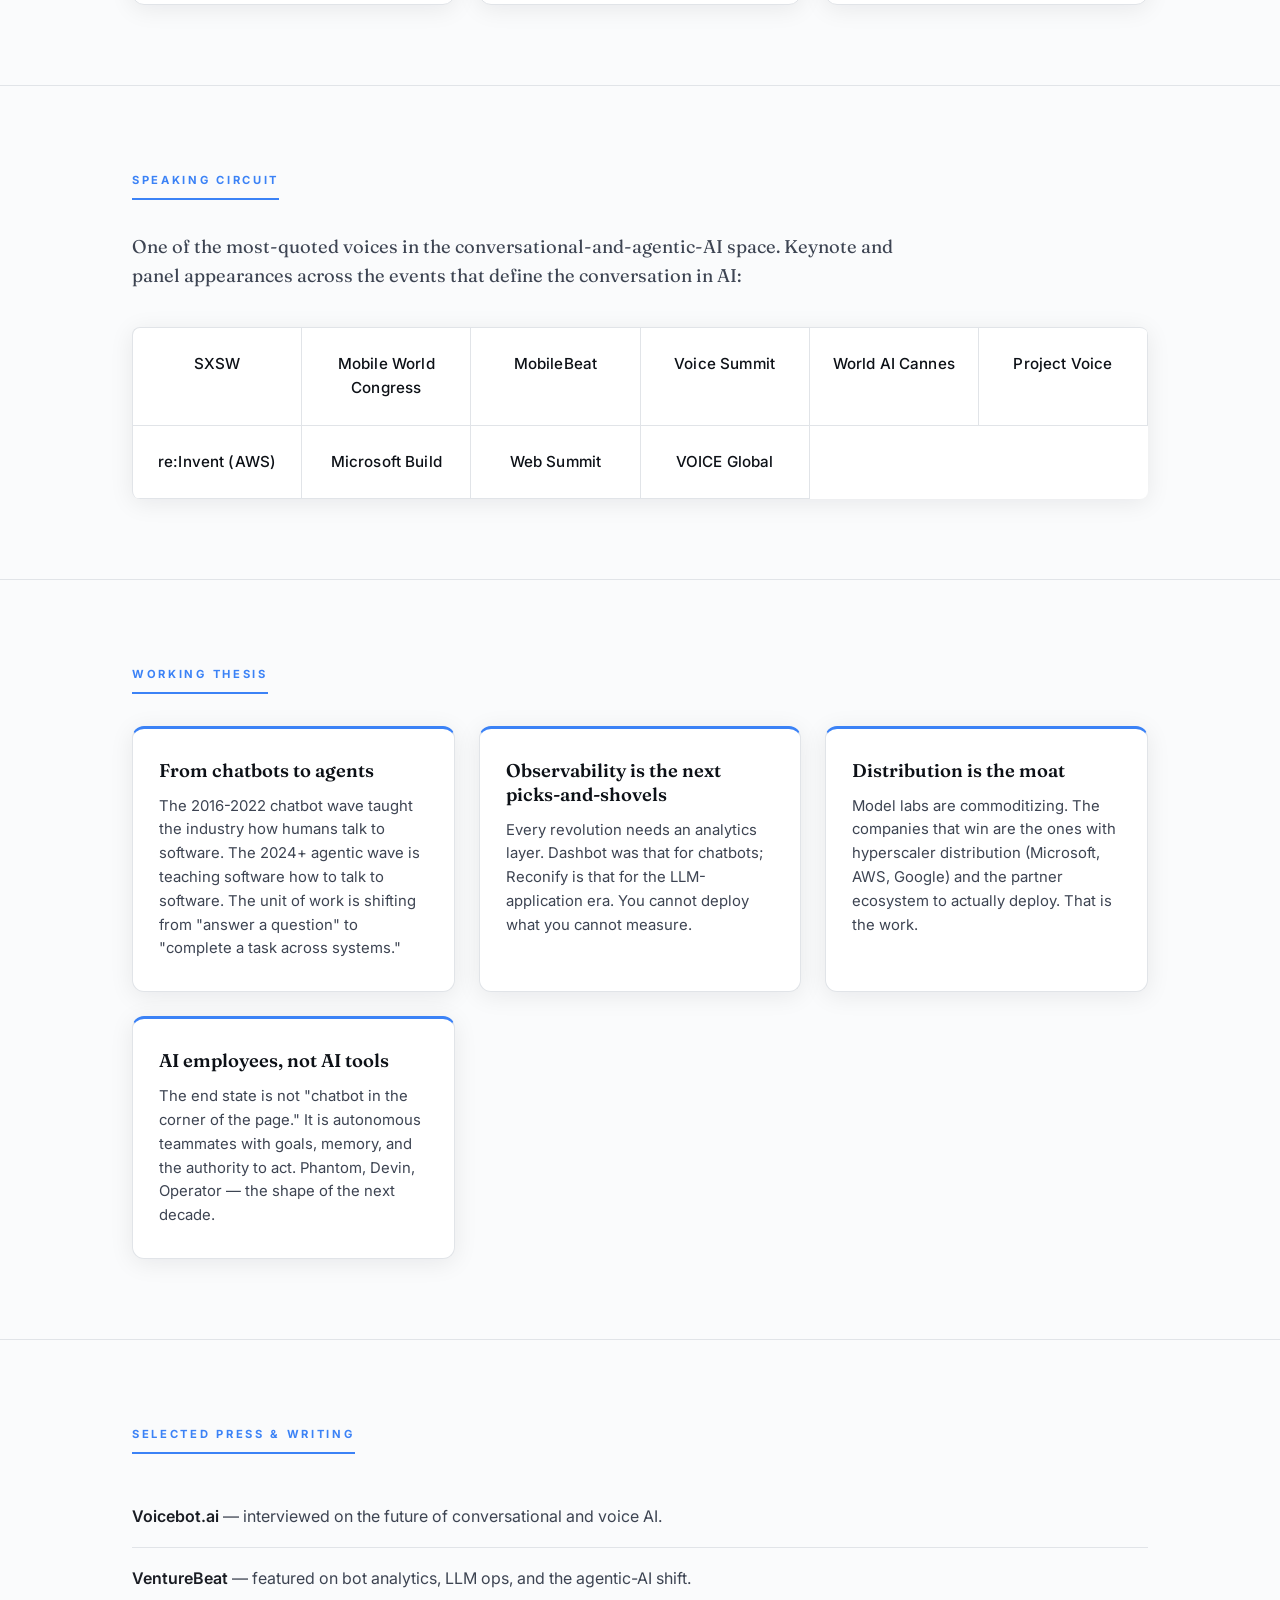
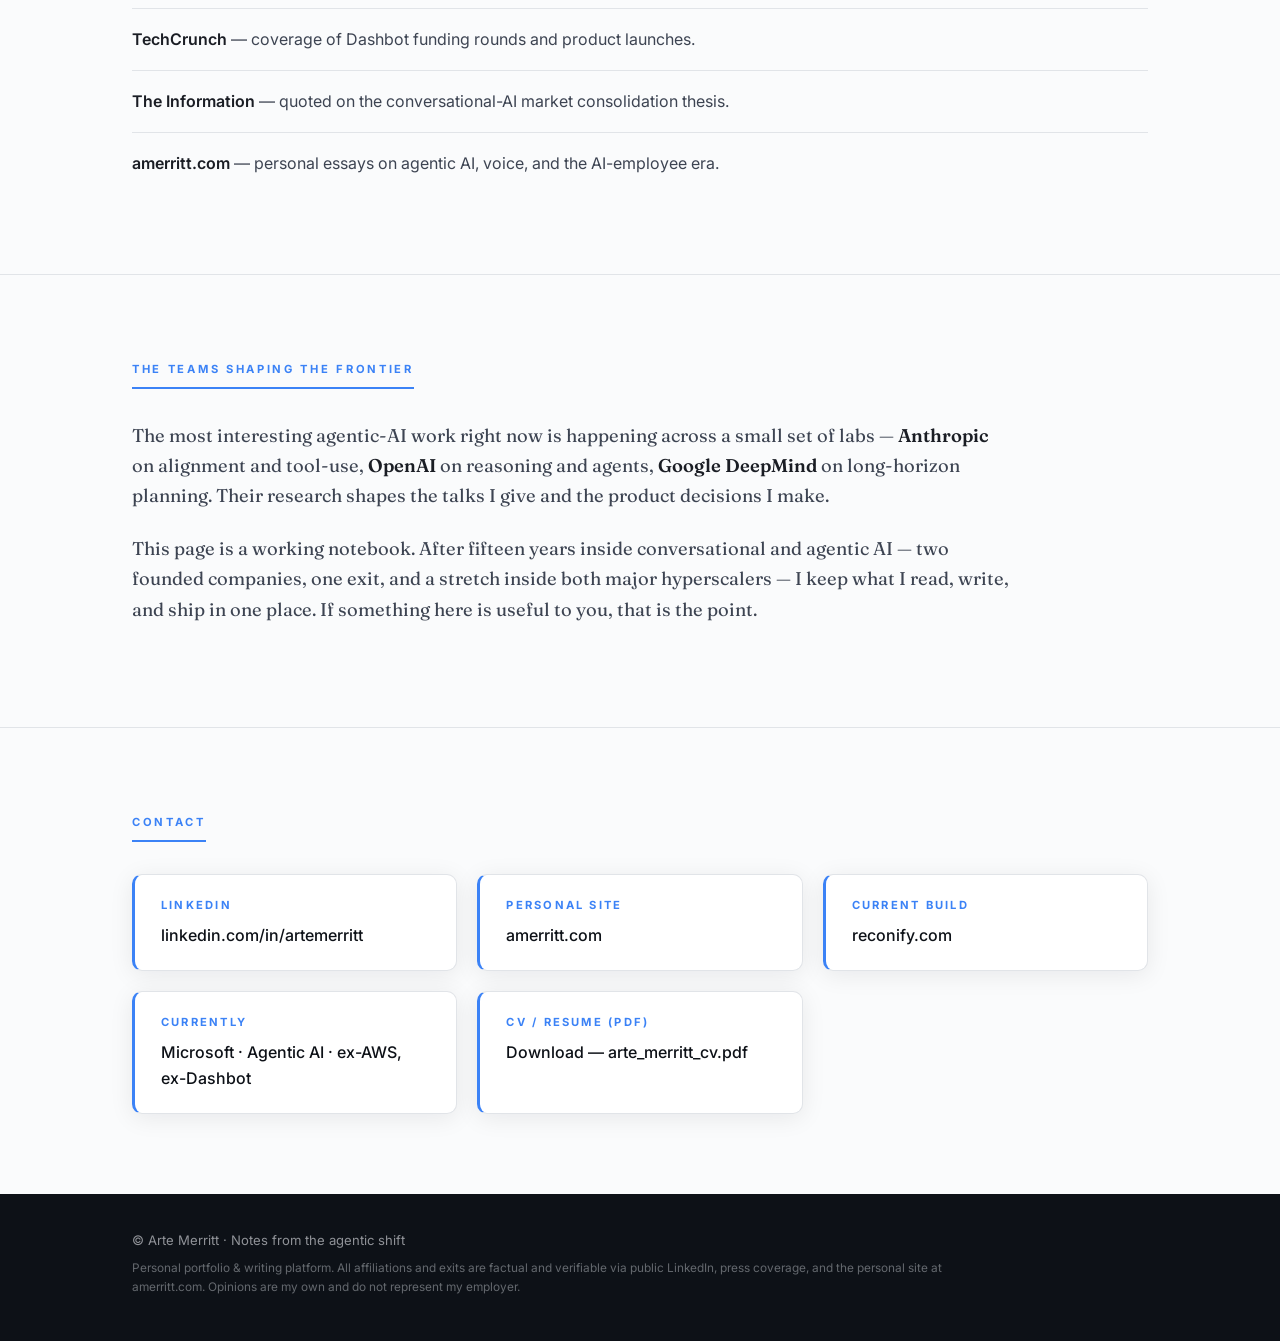
==== commit 261189ea: "Add ATS-optimized CV PDF + download buttons - assets/arte_merritt_cv.pdf: single-page Letter PDF, AT" ====
--- a/index.html
+++ b/index.html
@@ -88,6 +88,7 @@
       </ul>
       <div class="hero__cta">
         <a href="https://www.linkedin.com/in/artemerritt" target="_blank" rel="noopener">LinkedIn &#8599;</a>
+        <a href="assets/arte_merritt_cv.pdf" download class="hero__cta--primary">Download CV &darr;</a>
         <a href="https://amerritt.com" target="_blank" rel="noopener">amerritt.com &#8599;</a>
         <a href="#story">The Story</a>
         <a href="#speaking">Speaking</a>
@@ -351,6 +352,10 @@
         <span class="contact__label">Currently</span>
         <span class="contact__value">Microsoft &middot; Agentic AI &middot; ex-AWS, ex-Dashbot</span>
       </div>
+      <a class="contact__card" href="assets/arte_merritt_cv.pdf" download>
+        <span class="contact__label">CV / Resume (PDF)</span>
+        <span class="contact__value">Download &mdash; arte_merritt_cv.pdf</span>
+      </a>
     </div>
   </div>
 </section>
--- a/styles.css
+++ b/styles.css
@@ -129,3 +129,7 @@
   .manifesto__quote{padding-left:20px;font-size:1.5rem}
   .manifesto__attrib{padding-left:20px}
 }
+
+/* CV download button — primary CTA */
+.hero__cta--primary{background:var(--electric,#3b82f6);color:#fff !important;padding:8px 16px;border-radius:4px;font-weight:600;border:1px solid var(--electric,#3b82f6);transition:all .15s}
+.hero__cta--primary:hover{background:#2563eb;border-color:#2563eb}
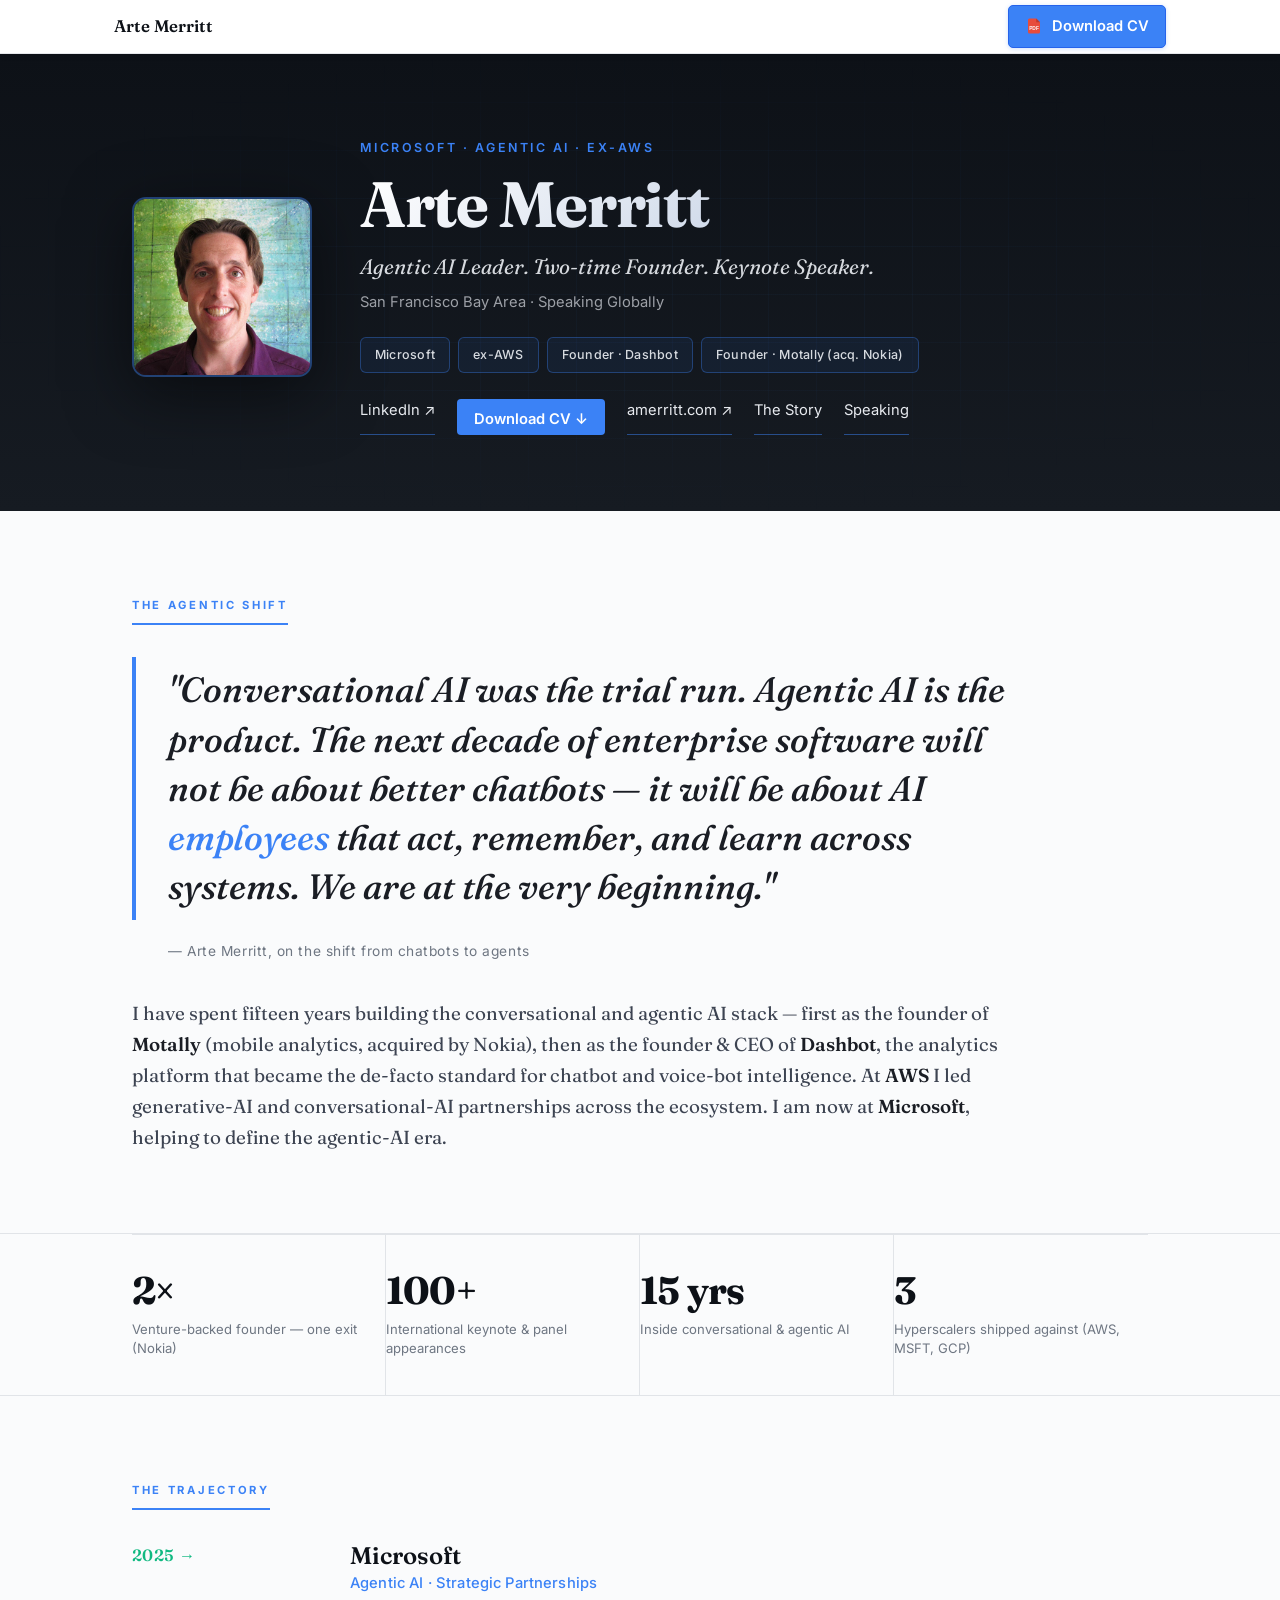
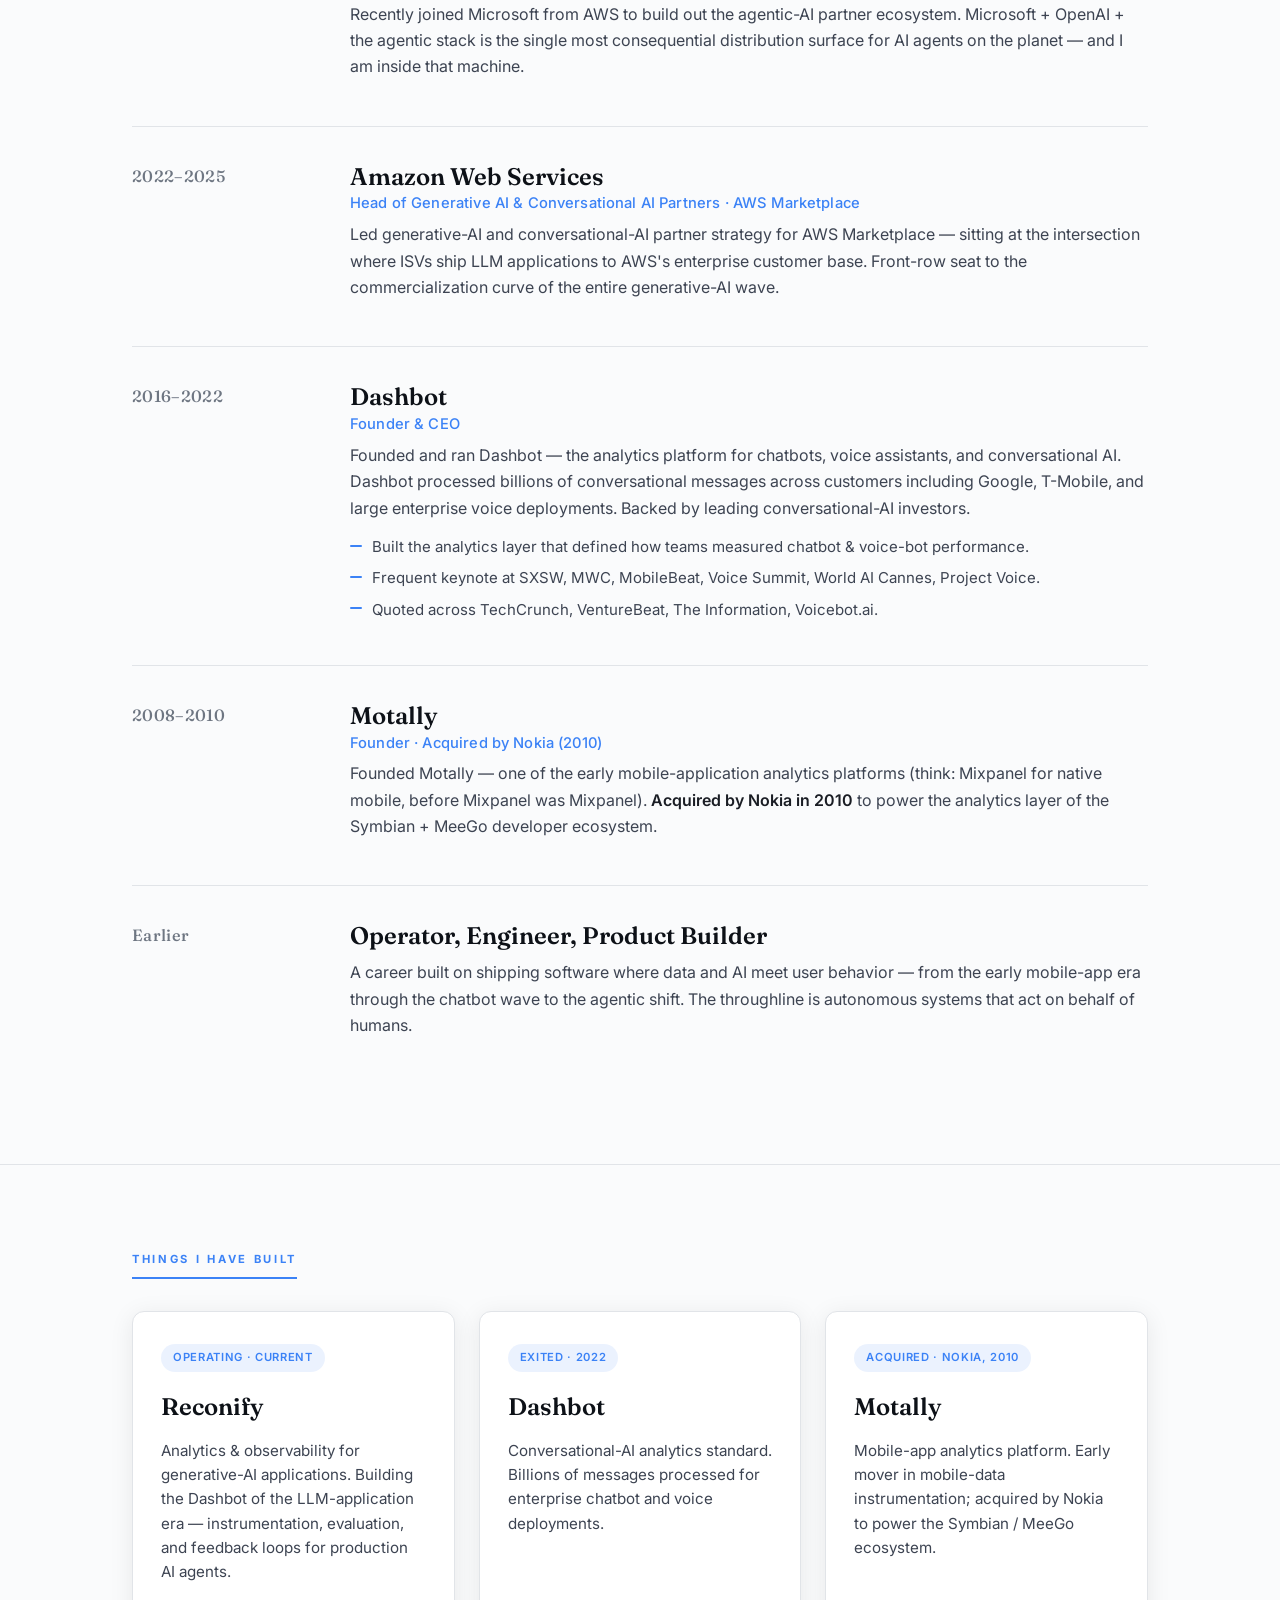
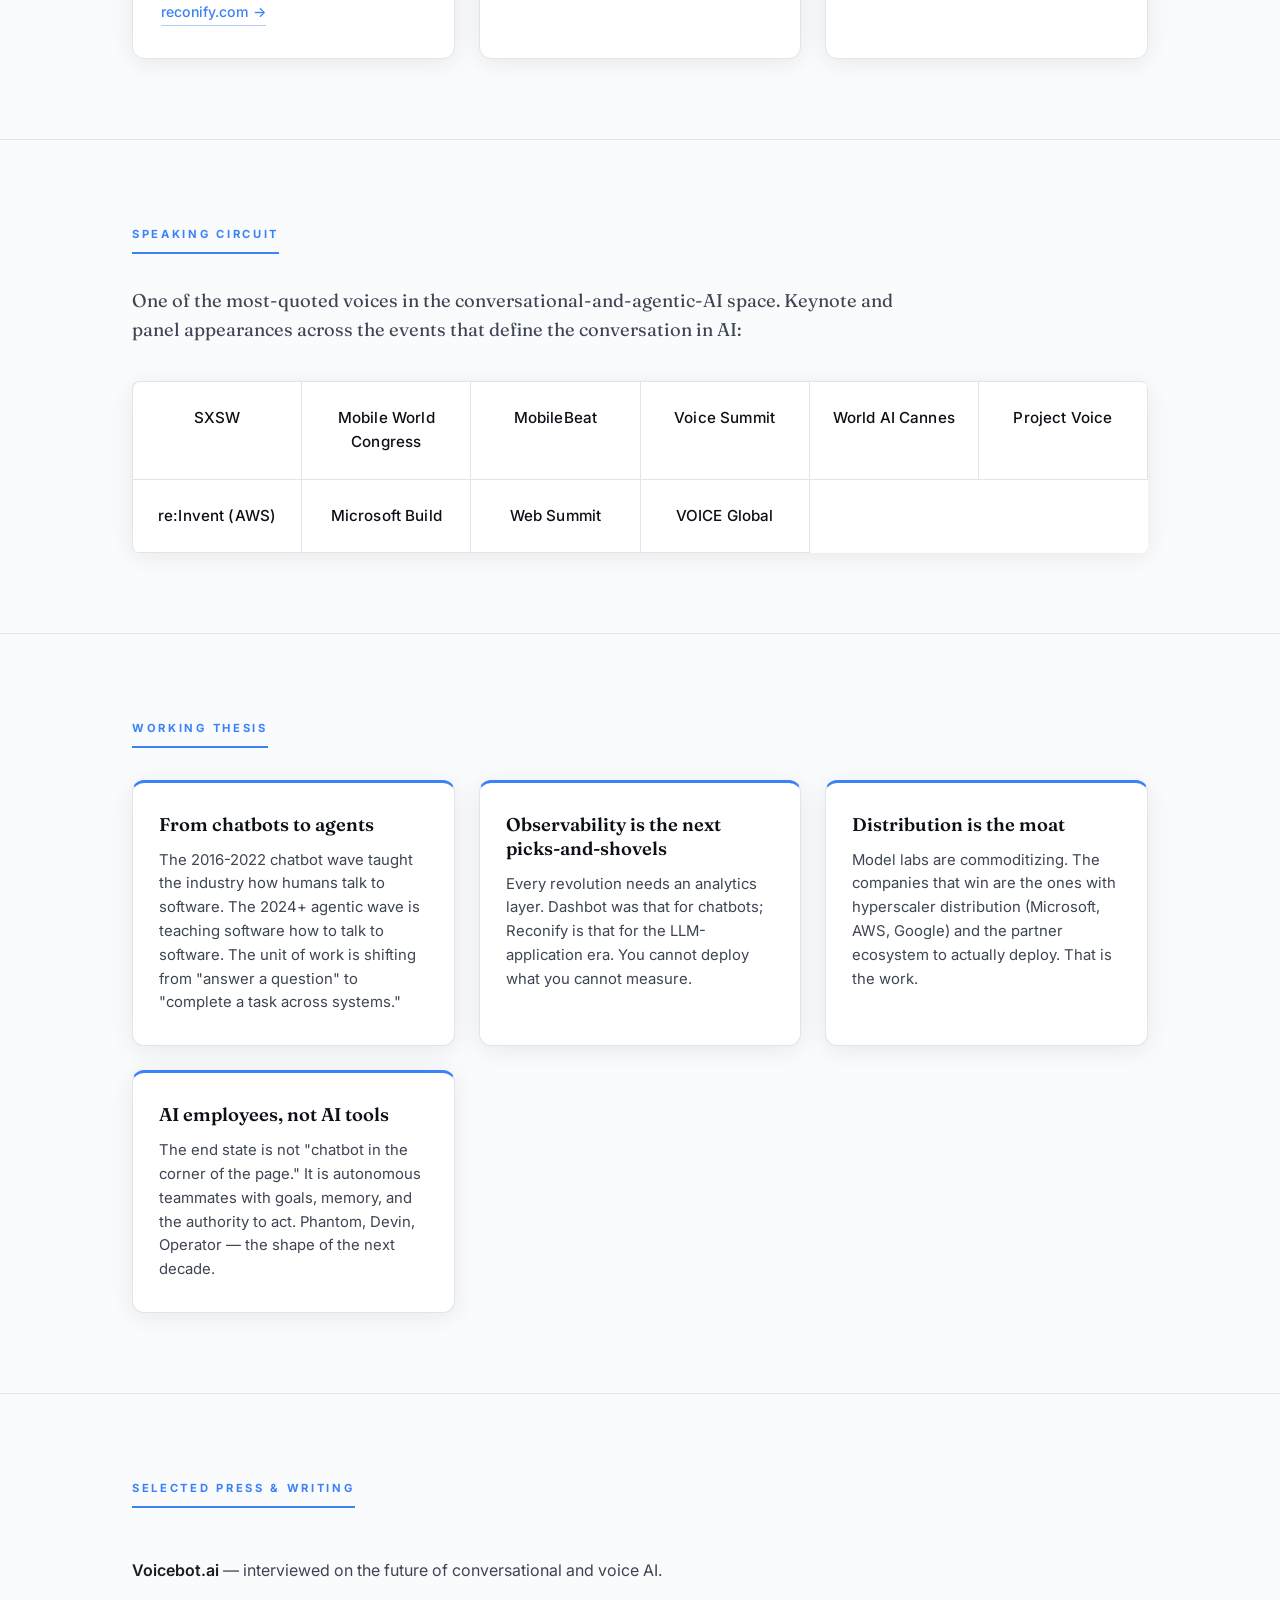
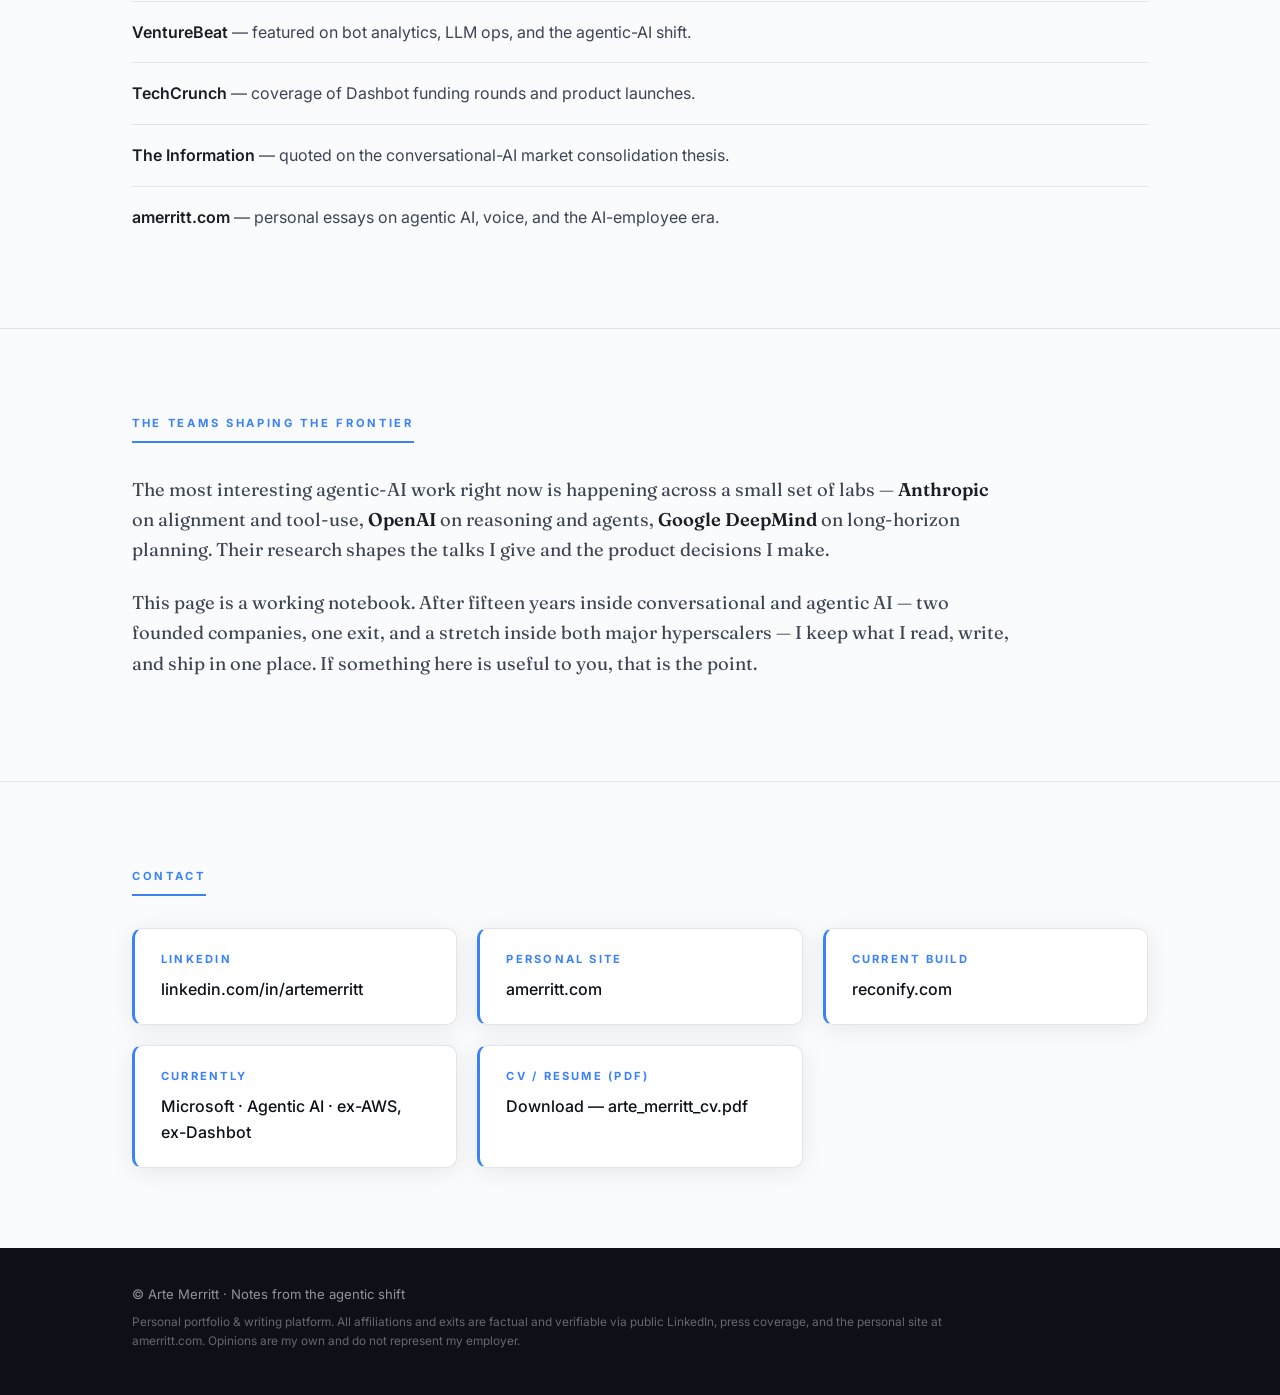
==== commit 681f940f: "CV: 1-page tightened version + prominent sticky top-bar download CTA - CV PDF: compressed to single " ====
--- a/index.html
+++ b/index.html
@@ -69,6 +69,20 @@
 </head>
 <body>
 
+<div class="topbar">
+  <div class="topbar__inner">
+    <span class="topbar__name">Arte Merritt</span>
+    <a class="topbar__cta" href="assets/arte_merritt_cv.pdf" download>
+      <svg class="topbar__icon" viewBox="0 0 24 24" width="18" height="18" aria-hidden="true">
+        <path fill="#e74c3c" d="M6 2h9l5 5v13a2 2 0 0 1-2 2H6a2 2 0 0 1-2-2V4a2 2 0 0 1 2-2z"/>
+        <path fill="#c0392b" d="M15 2v5h5z"/>
+        <text x="12" y="17" text-anchor="middle" font-family="Helvetica,Arial,sans-serif" font-size="6.5" font-weight="700" fill="#fff">PDF</text>
+      </svg>
+      <span>Download CV</span>
+    </a>
+  </div>
+</div>
+
 <header class="hero">
   <div class="hero__grid"></div>
   <div class="hero__inner">
--- a/styles.css
+++ b/styles.css
@@ -133,3 +133,19 @@
 /* CV download button — primary CTA */
 .hero__cta--primary{background:var(--electric,#3b82f6);color:#fff !important;padding:8px 16px;border-radius:4px;font-weight:600;border:1px solid var(--electric,#3b82f6);transition:all .15s}
 .hero__cta--primary:hover{background:#2563eb;border-color:#2563eb}
+
+/* Sticky top action bar with CV download */
+.topbar{position:fixed;top:0;left:0;right:0;background:#fff;border-bottom:1px solid #e5e7eb;z-index:1000;box-shadow:0 1px 8px rgba(13,17,23,.06);height:54px}
+.topbar__inner{max-width:1100px;margin:0 auto;padding:0 24px;height:100%;display:flex;align-items:center;justify-content:space-between;gap:16px}
+.topbar__name{font-family:'Fraunces',Georgia,serif;font-weight:600;font-size:1.05rem;color:#0d1117;letter-spacing:-0.005em}
+.topbar__cta{display:inline-flex;align-items:center;gap:9px;background:#3b82f6;color:#fff;padding:9px 16px;border-radius:5px;font-weight:600;font-size:0.92rem;text-decoration:none;border:1px solid #2563eb;transition:all .15s;box-shadow:0 1px 4px rgba(59,130,246,.25)}
+.topbar__cta:hover{background:#2563eb;border-color:#1d4ed8;box-shadow:0 2px 10px rgba(59,130,246,.4);transform:translateY(-1px)}
+.topbar__icon{display:block;flex-shrink:0}
+body{padding-top:54px}
+@media(max-width:640px){
+  .topbar{height:48px}
+  .topbar__inner{padding:0 14px;gap:10px}
+  .topbar__cta{padding:7px 12px;font-size:0.85rem}
+  .topbar__name{font-size:0.95rem}
+  body{padding-top:48px}
+}
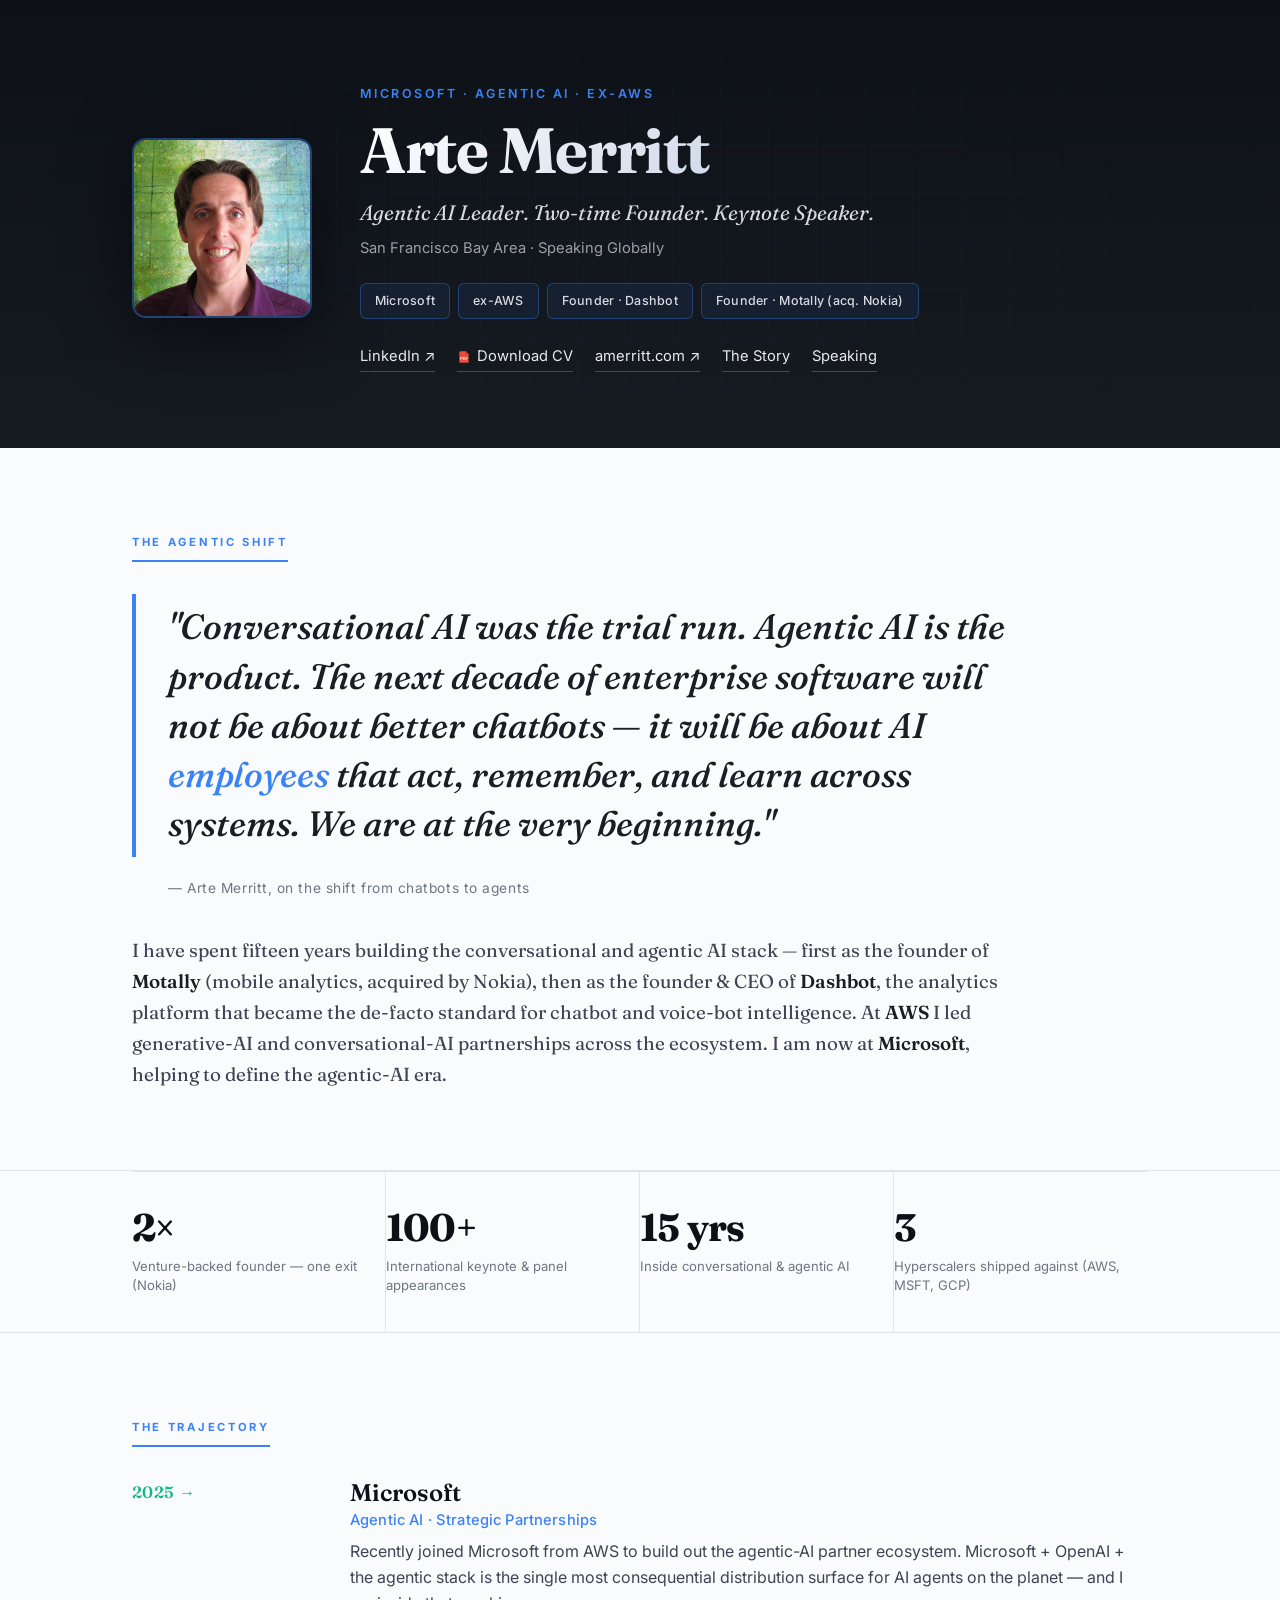
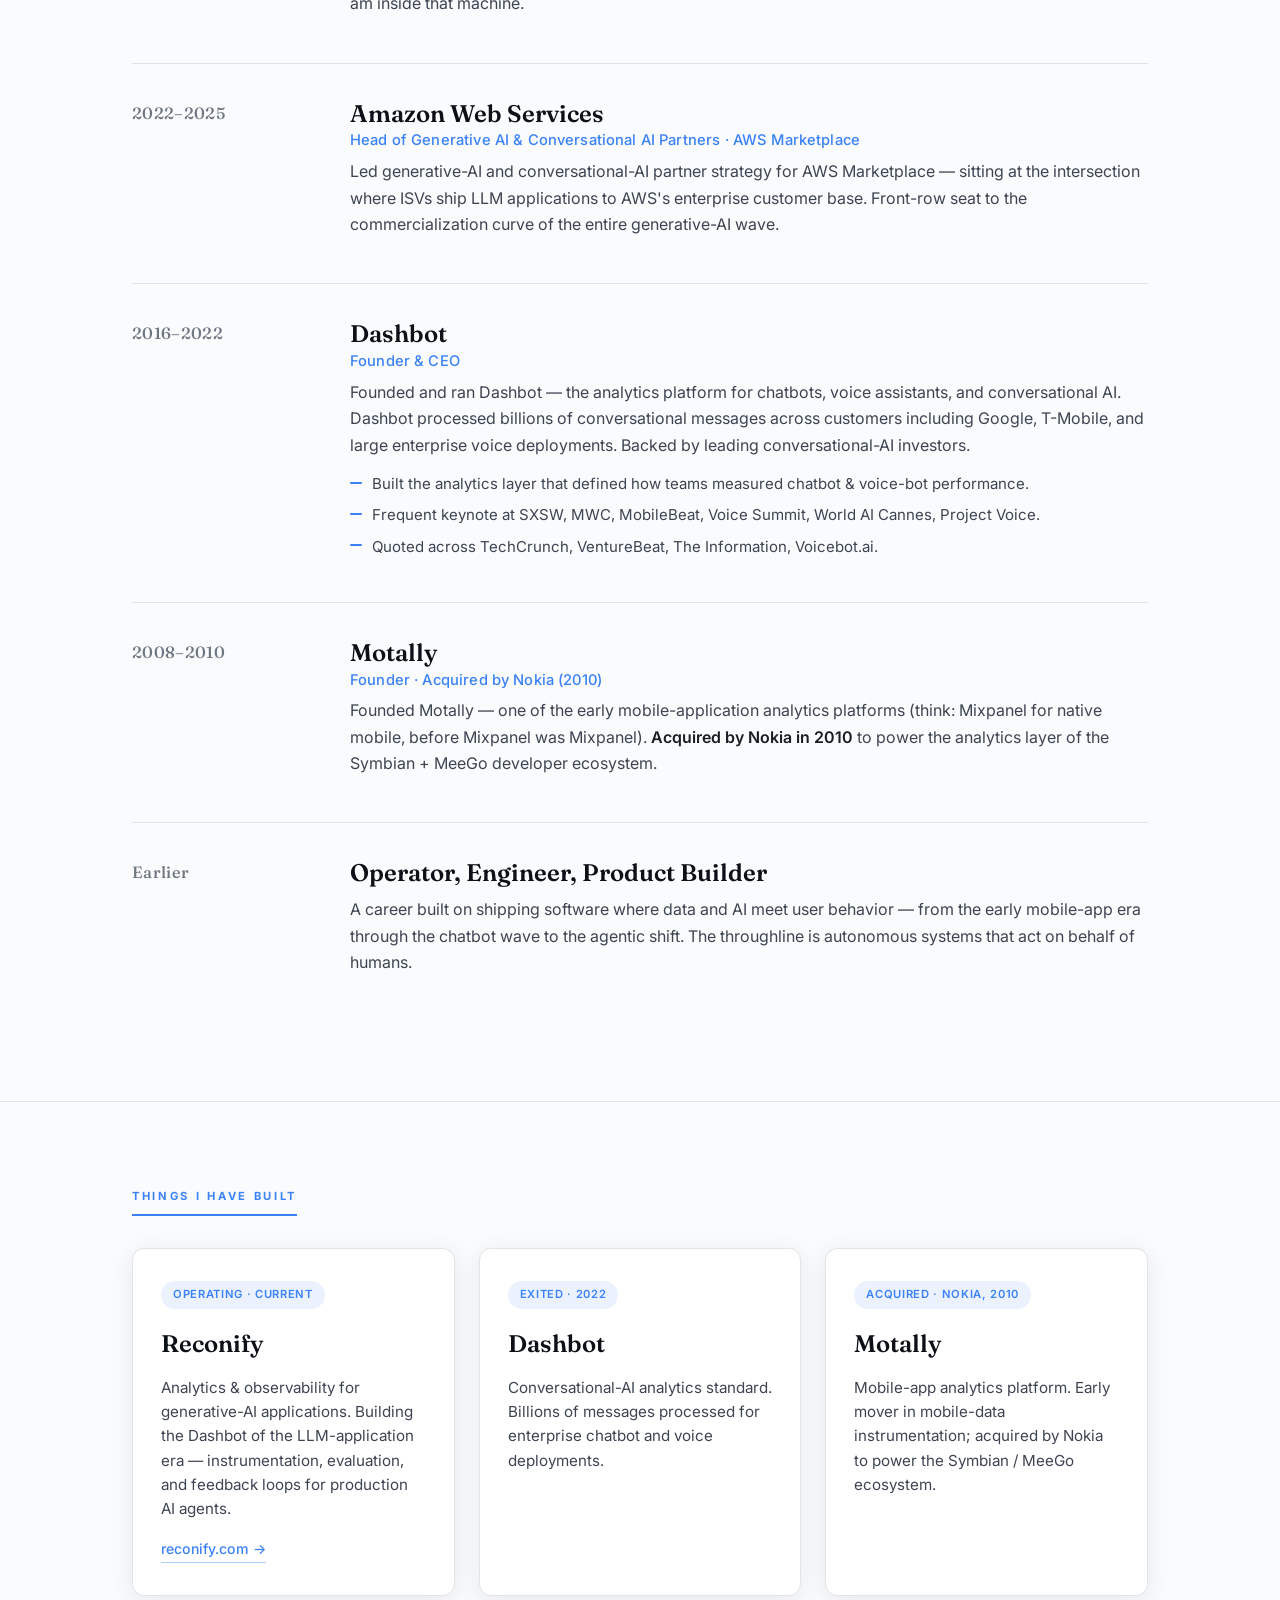
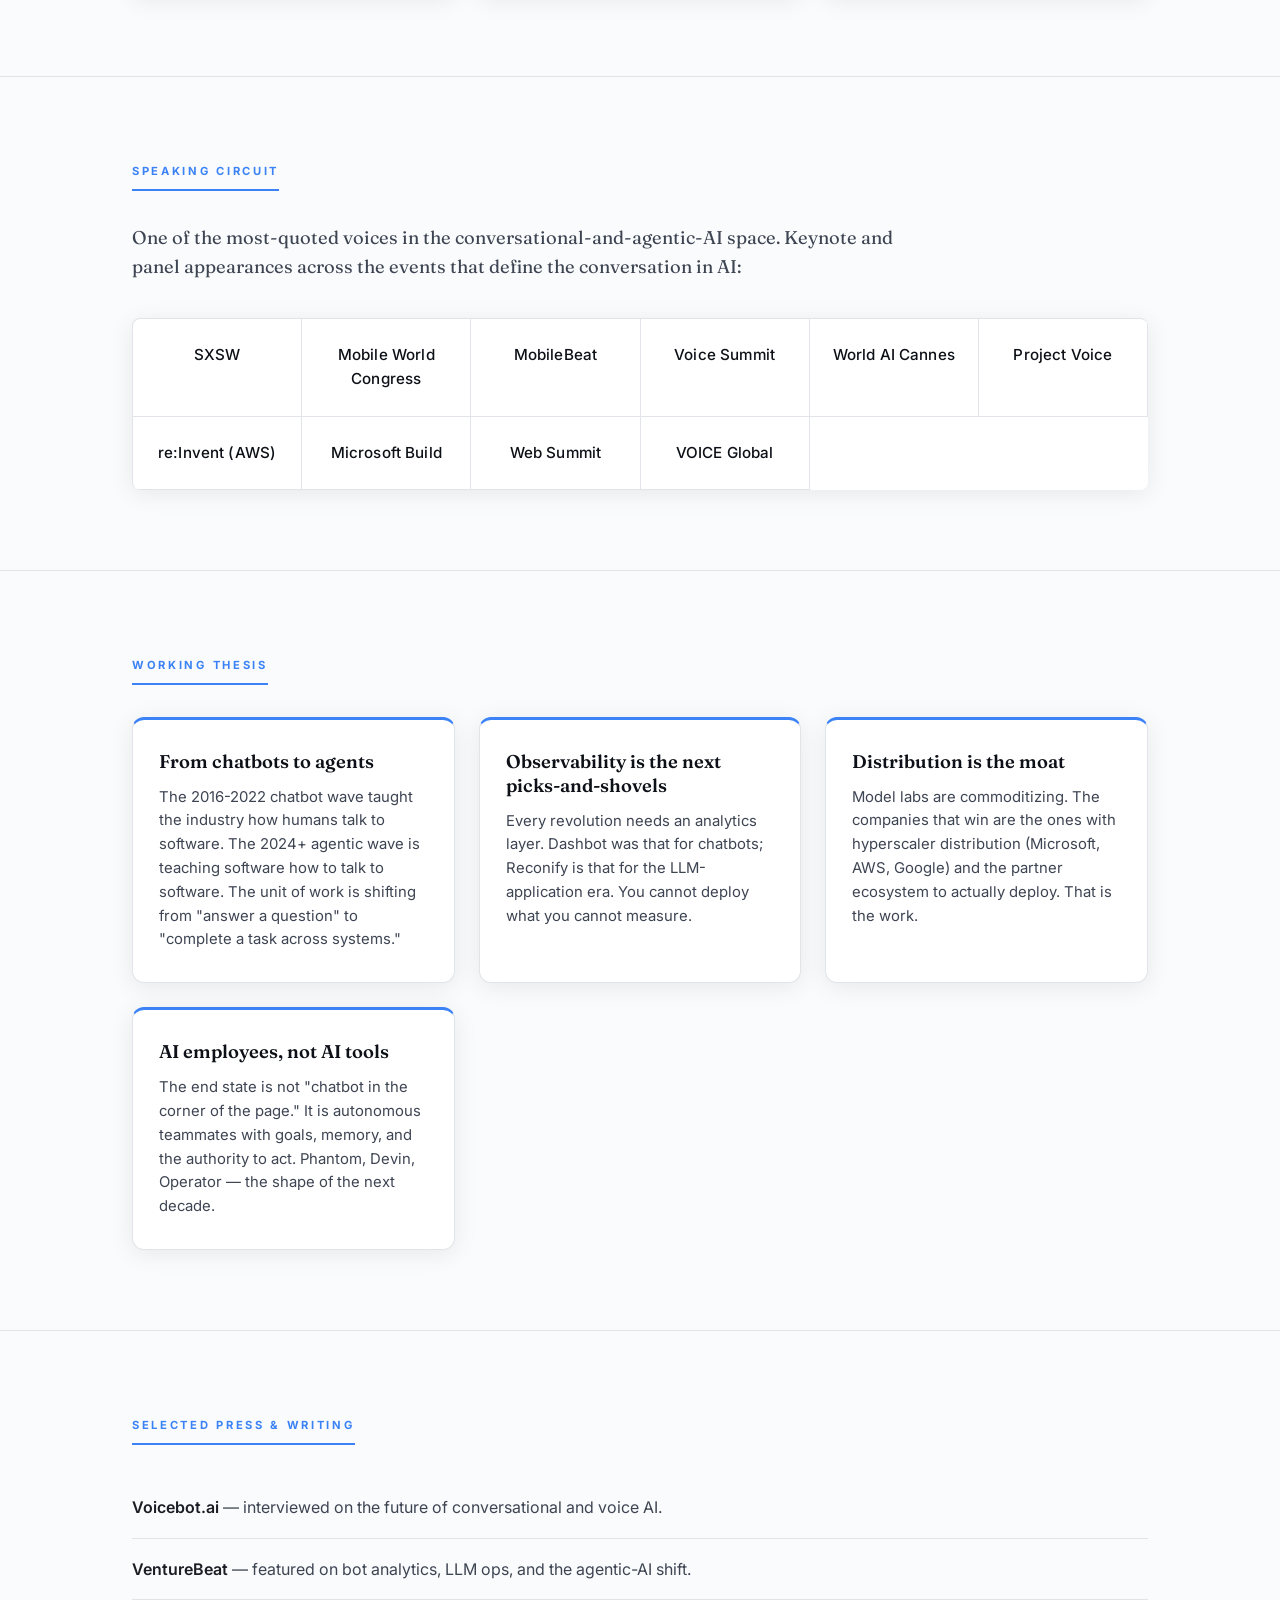
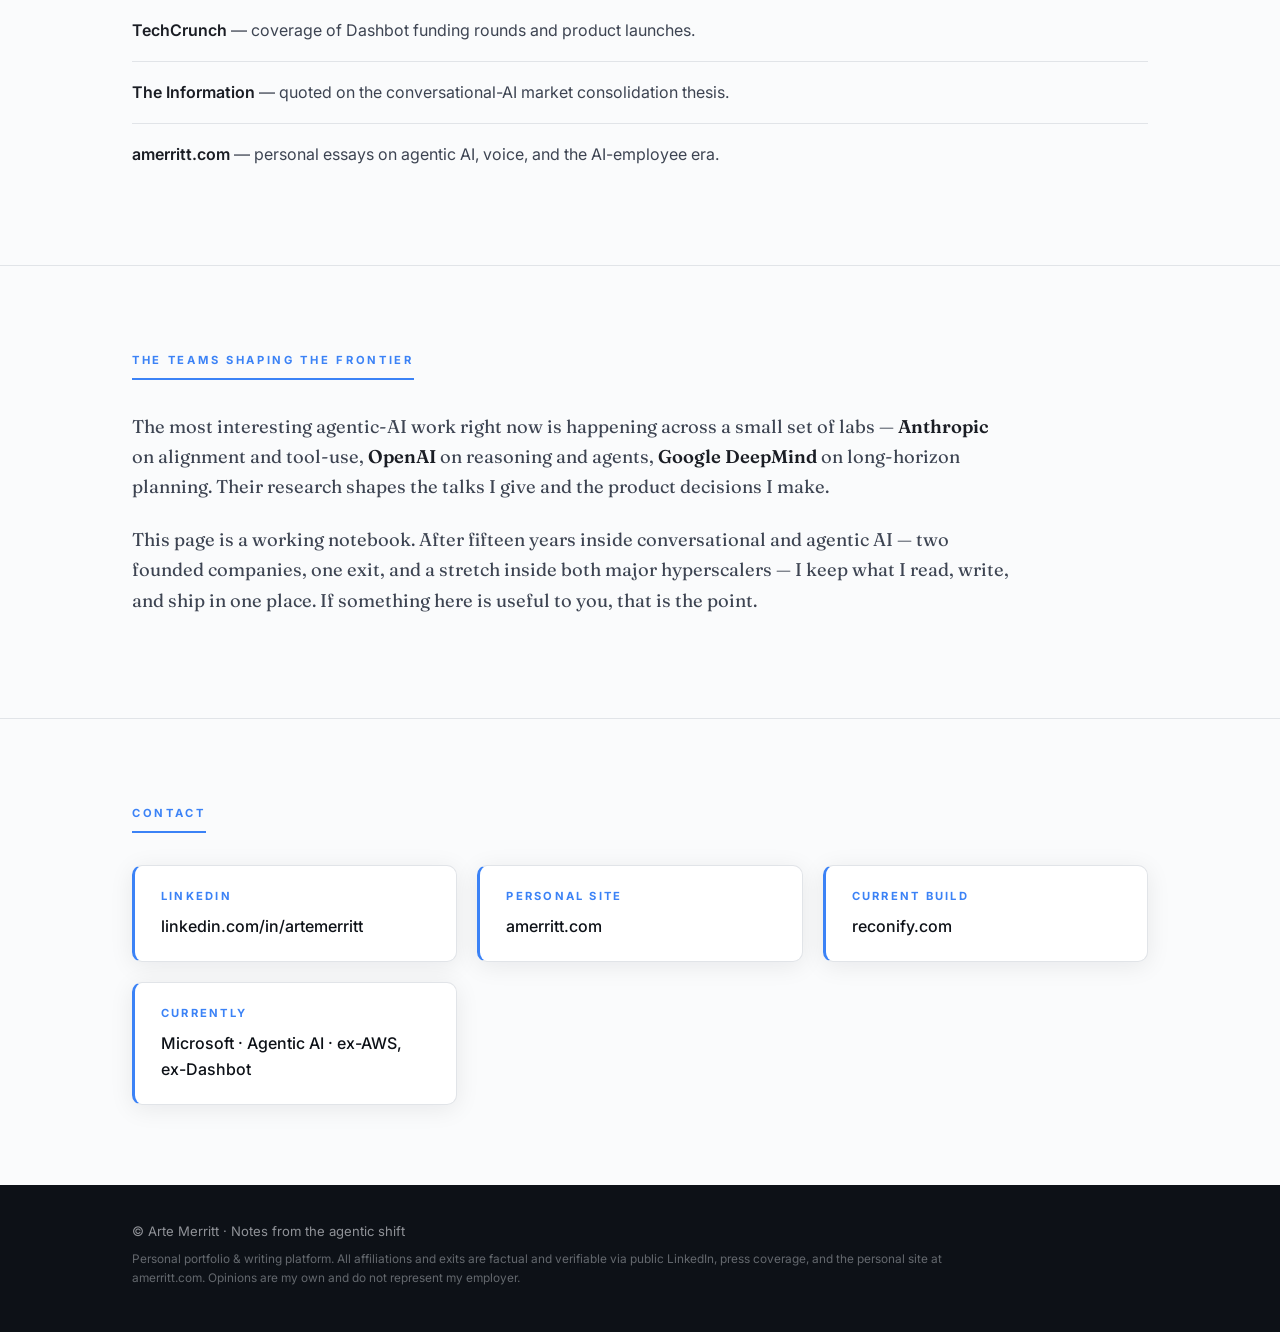
==== commit a1d0c0d2: "Remove sticky topbar; CV link styled to match hero links with inline PDF icon CEO feedback: 'PDF lin" ====
--- a/index.html
+++ b/index.html
@@ -69,20 +69,6 @@
 </head>
 <body>
 
-<div class="topbar">
-  <div class="topbar__inner">
-    <span class="topbar__name">Arte Merritt</span>
-    <a class="topbar__cta" href="assets/arte_merritt_cv.pdf" download>
-      <svg class="topbar__icon" viewBox="0 0 24 24" width="18" height="18" aria-hidden="true">
-        <path fill="#e74c3c" d="M6 2h9l5 5v13a2 2 0 0 1-2 2H6a2 2 0 0 1-2-2V4a2 2 0 0 1 2-2z"/>
-        <path fill="#c0392b" d="M15 2v5h5z"/>
-        <text x="12" y="17" text-anchor="middle" font-family="Helvetica,Arial,sans-serif" font-size="6.5" font-weight="700" fill="#fff">PDF</text>
-      </svg>
-      <span>Download CV</span>
-    </a>
-  </div>
-</div>
-
 <header class="hero">
   <div class="hero__grid"></div>
   <div class="hero__inner">
@@ -102,7 +88,7 @@
       </ul>
       <div class="hero__cta">
         <a href="https://www.linkedin.com/in/artemerritt" target="_blank" rel="noopener">LinkedIn &#8599;</a>
-        <a href="assets/arte_merritt_cv.pdf" download class="hero__cta--primary">Download CV &darr;</a>
+        <a href="assets/arte_merritt_cv.pdf" download class="hero__cta--pdf"><svg class="pdf-glyph" viewBox="0 0 24 24" width="14" height="14" aria-hidden="true"><path fill="#e74c3c" d="M6 2h9l5 5v13a2 2 0 0 1-2 2H6a2 2 0 0 1-2-2V4a2 2 0 0 1 2-2z"/><path fill="#c0392b" d="M15 2v5h5z"/><text x="12" y="17" text-anchor="middle" font-family="Helvetica,Arial,sans-serif" font-size="6.5" font-weight="700" fill="#fff">PDF</text></svg> Download CV</a>
         <a href="https://amerritt.com" target="_blank" rel="noopener">amerritt.com &#8599;</a>
         <a href="#story">The Story</a>
         <a href="#speaking">Speaking</a>
@@ -366,10 +352,6 @@
         <span class="contact__label">Currently</span>
         <span class="contact__value">Microsoft &middot; Agentic AI &middot; ex-AWS, ex-Dashbot</span>
       </div>
-      <a class="contact__card" href="assets/arte_merritt_cv.pdf" download>
-        <span class="contact__label">CV / Resume (PDF)</span>
-        <span class="contact__value">Download &mdash; arte_merritt_cv.pdf</span>
-      </a>
     </div>
   </div>
 </section>
--- a/styles.css
+++ b/styles.css
@@ -130,22 +130,7 @@
   .manifesto__attrib{padding-left:20px}
 }
 
-/* CV download button — primary CTA */
-.hero__cta--primary{background:var(--electric,#3b82f6);color:#fff !important;padding:8px 16px;border-radius:4px;font-weight:600;border:1px solid var(--electric,#3b82f6);transition:all .15s}
-.hero__cta--primary:hover{background:#2563eb;border-color:#2563eb}
 
-/* Sticky top action bar with CV download */
-.topbar{position:fixed;top:0;left:0;right:0;background:#fff;border-bottom:1px solid #e5e7eb;z-index:1000;box-shadow:0 1px 8px rgba(13,17,23,.06);height:54px}
-.topbar__inner{max-width:1100px;margin:0 auto;padding:0 24px;height:100%;display:flex;align-items:center;justify-content:space-between;gap:16px}
-.topbar__name{font-family:'Fraunces',Georgia,serif;font-weight:600;font-size:1.05rem;color:#0d1117;letter-spacing:-0.005em}
-.topbar__cta{display:inline-flex;align-items:center;gap:9px;background:#3b82f6;color:#fff;padding:9px 16px;border-radius:5px;font-weight:600;font-size:0.92rem;text-decoration:none;border:1px solid #2563eb;transition:all .15s;box-shadow:0 1px 4px rgba(59,130,246,.25)}
-.topbar__cta:hover{background:#2563eb;border-color:#1d4ed8;box-shadow:0 2px 10px rgba(59,130,246,.4);transform:translateY(-1px)}
-.topbar__icon{display:block;flex-shrink:0}
-body{padding-top:54px}
-@media(max-width:640px){
-  .topbar{height:48px}
-  .topbar__inner{padding:0 14px;gap:10px}
-  .topbar__cta{padding:7px 12px;font-size:0.85rem}
-  .topbar__name{font-size:0.95rem}
-  body{padding-top:48px}
-}
+/* CV download link — same styling as other hero CTAs, with inline PDF glyph */
+.hero__cta--pdf{display:inline-flex;align-items:center;gap:6px}
+.hero__cta--pdf .pdf-glyph{vertical-align:-2px;flex-shrink:0}
